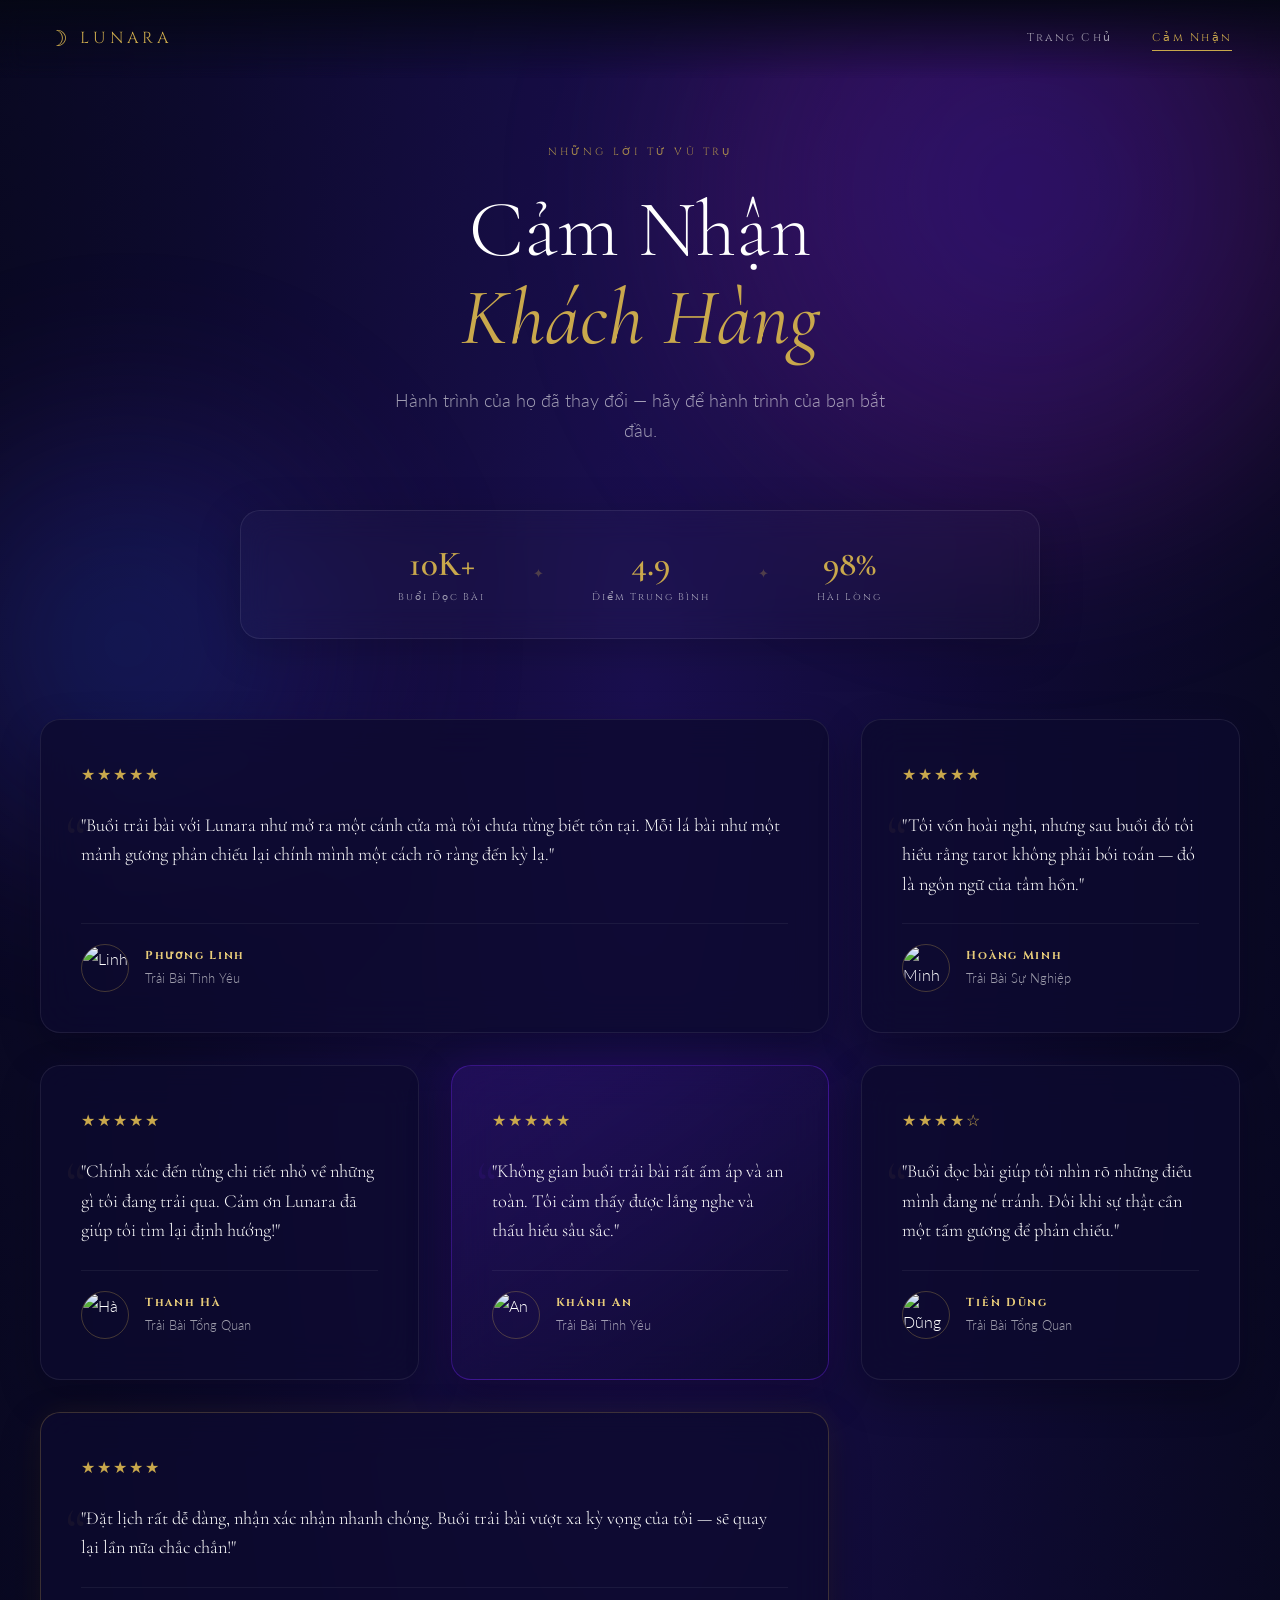
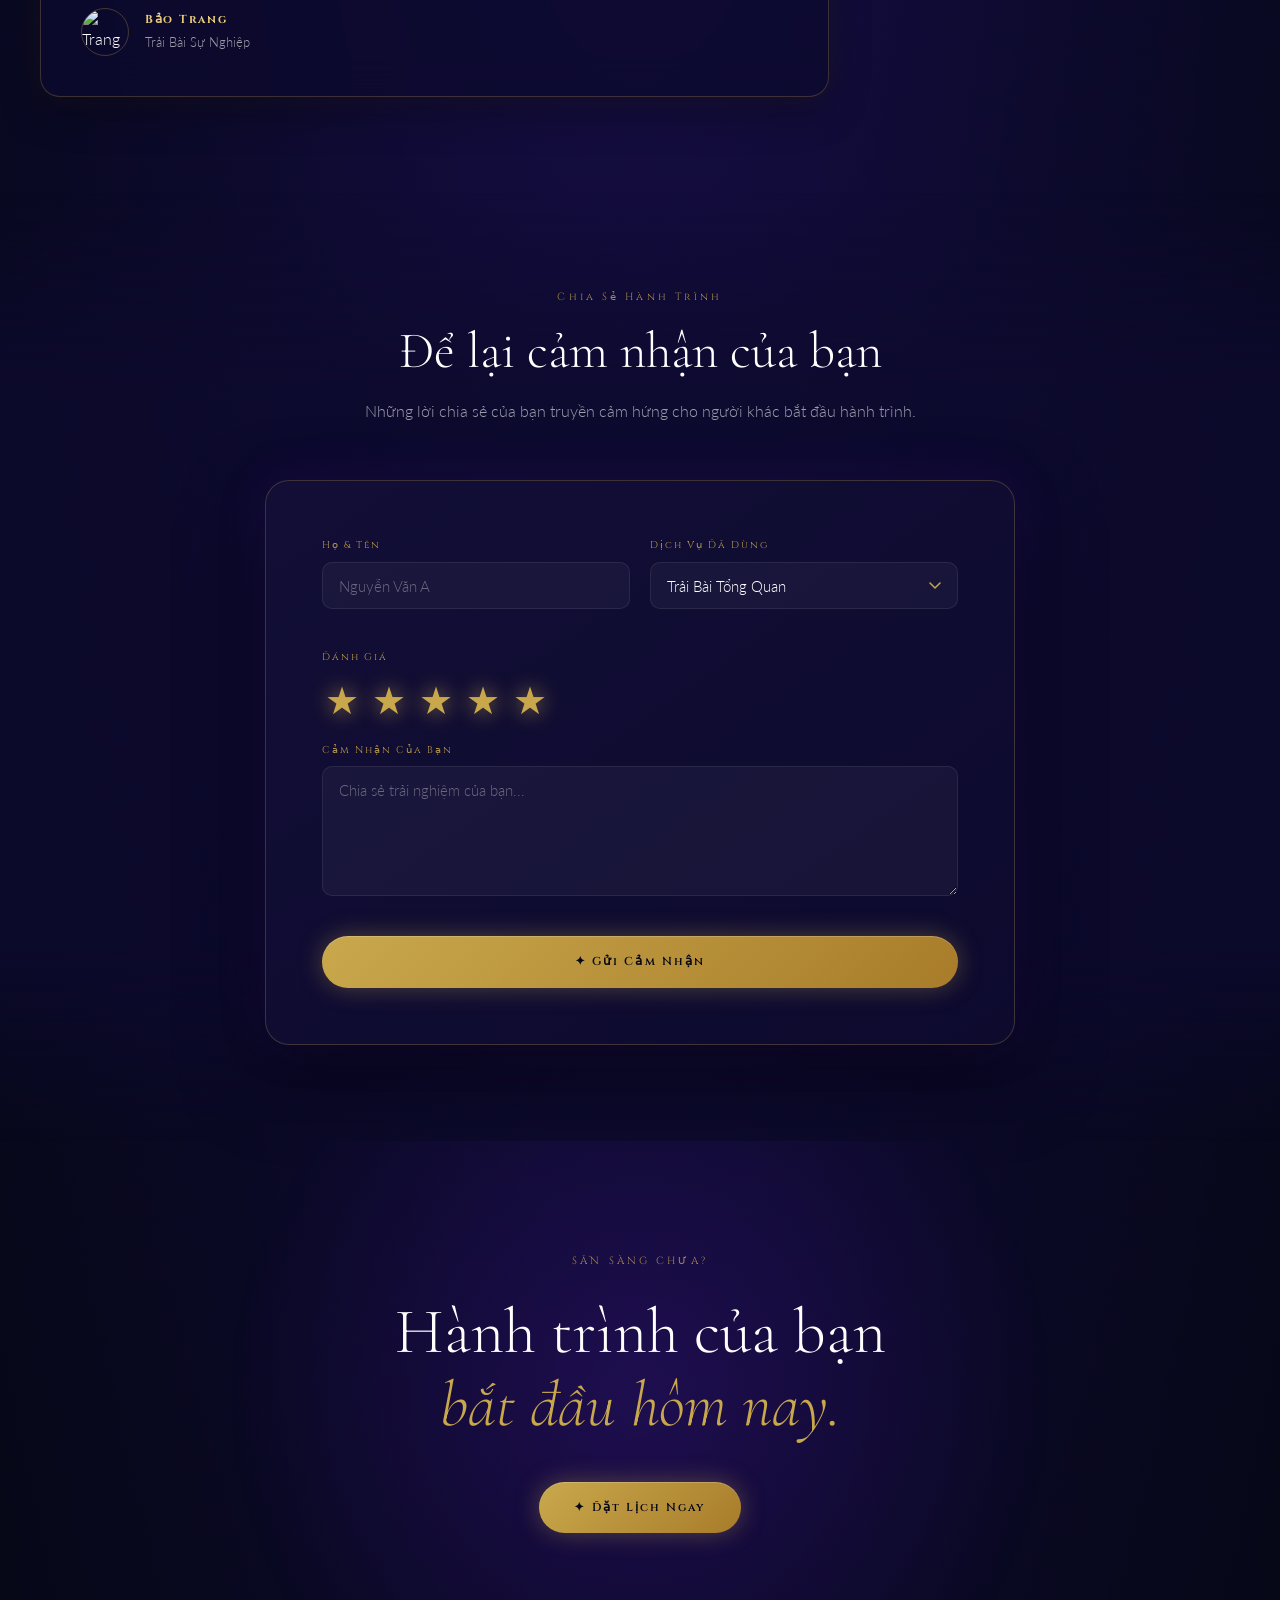
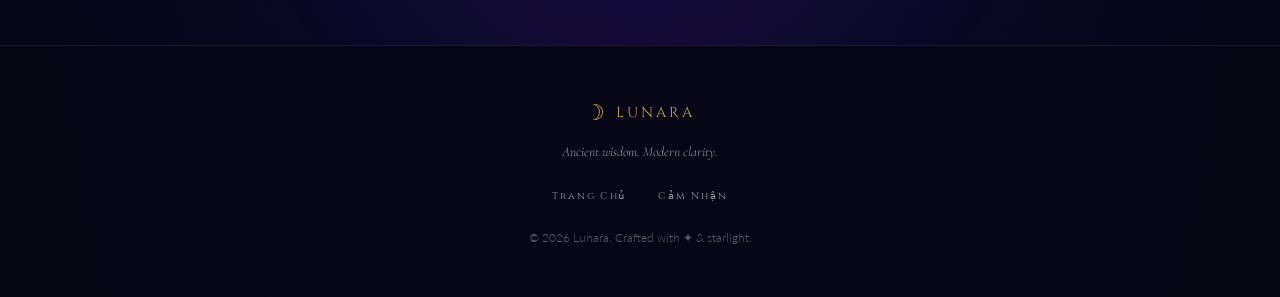
==== feedback.html @ 5e89676a "up" ====
<!DOCTYPE html>
<html lang="vi">
<head>
  <meta charset="UTF-8" />
  <meta name="viewport" content="width=device-width, initial-scale=1.0" />
  <title>LUNARA — Cảm Nhận Khách Hàng</title>
  <link rel="preconnect" href="https://fonts.googleapis.com" />
  <link rel="preconnect" href="https://fonts.gstatic.com" crossorigin />
  <link href="https://fonts.googleapis.com/css2?family=Cormorant+Garamond:ital,wght@0,300;0,400;0,600;1,300;1,400;1,600&family=Cinzel:wght@400;500;600&family=Lato:wght@300;400&display=swap" rel="stylesheet" />
  <link rel="stylesheet" href="css/style.css" />
  <link rel="stylesheet" href="css/feedback.css" />
</head>
<body class="feedback-page">

  <!-- NAV -->
  <nav class="nav">
    <div class="nav__logo">
      <span class="nav__logo-icon">☽</span>
      <span class="nav__logo-text">LUNARA</span>
    </div>
    <div class="nav__links">
      <a href="index.html" class="nav__link">Trang Chủ</a>
      <a href="feedback.html" class="nav__link active">Cảm Nhận</a>
    </div>
    <button class="nav__hamburger" id="hamburger" aria-label="menu">
      <span></span><span></span><span></span>
    </button>
  </nav>

  <!-- STARS BG -->
  <div class="stars" id="stars"></div>
  <div class="nebula nebula--1"></div>
  <div class="nebula nebula--2"></div>

  <!-- PAGE HEADER -->
  <header class="fb-header">
    <p class="hero__eyebrow">NHỮNG LỜI TỪ VŨ TRỤ</p>
    <h1 class="fb-header__title">Cảm Nhận<br /><em>Khách Hàng</em></h1>
    <p class="fb-header__sub">Hành trình của họ đã thay đổi — hãy để hành trình của bạn bắt đầu.</p>
  </header>

  <!-- STATS BAR -->
  <section class="stats-bar">
    <div class="stat">
      <span class="stat__number">10K+</span>
      <span class="stat__label">Buổi Đọc Bài</span>
    </div>
    <div class="stat__divider">✦</div>
    <div class="stat">
      <span class="stat__number">4.9</span>
      <span class="stat__label">Điểm Trung Bình</span>
    </div>
    <div class="stat__divider">✦</div>
    <div class="stat">
      <span class="stat__number">98%</span>
      <span class="stat__label">Hài Lòng</span>
    </div>
  </section>

  <!-- TESTIMONIALS GRID -->
  <section class="testimonials">
    <div class="testimonials__inner">

      <article class="tcard tcard--large">
        <div class="tcard__stars">★★★★★</div>
        <blockquote class="tcard__quote">"Buổi trải bài với Lunara như mở ra một cánh cửa mà tôi chưa từng biết tồn tại. Mỗi lá bài như một mảnh gương phản chiếu lại chính mình một cách rõ ràng đến kỳ lạ."</blockquote>
        <div class="tcard__author">
          <img class="tcard__avatar" src="https://i.pravatar.cc/60?img=47" alt="Linh" />
          <div>
            <strong class="tcard__name">Phương Linh</strong>
            <span class="tcard__role">Trải Bài Tình Yêu</span>
          </div>
        </div>
      </article>

      <article class="tcard">
        <div class="tcard__stars">★★★★★</div>
        <blockquote class="tcard__quote">"Tôi vốn hoài nghi, nhưng sau buổi đó tôi hiểu rằng tarot không phải bói toán — đó là ngôn ngữ của tâm hồn."</blockquote>
        <div class="tcard__author">
          <img class="tcard__avatar" src="https://i.pravatar.cc/60?img=33" alt="Minh" />
          <div>
            <strong class="tcard__name">Hoàng Minh</strong>
            <span class="tcard__role">Trải Bài Sự Nghiệp</span>
          </div>
        </div>
      </article>

      <article class="tcard">
        <div class="tcard__stars">★★★★★</div>
        <blockquote class="tcard__quote">"Chính xác đến từng chi tiết nhỏ về những gì tôi đang trải qua. Cảm ơn Lunara đã giúp tôi tìm lại định hướng!"</blockquote>
        <div class="tcard__author">
          <img class="tcard__avatar" src="https://i.pravatar.cc/60?img=25" alt="Hà" />
          <div>
            <strong class="tcard__name">Thanh Hà</strong>
            <span class="tcard__role">Trải Bài Tổng Quan</span>
          </div>
        </div>
      </article>

      <article class="tcard tcard--accent">
        <div class="tcard__stars">★★★★★</div>
        <blockquote class="tcard__quote">"Không gian buổi trải bài rất ấm áp và an toàn. Tôi cảm thấy được lắng nghe và thấu hiểu sâu sắc."</blockquote>
        <div class="tcard__author">
          <img class="tcard__avatar" src="https://i.pravatar.cc/60?img=12" alt="An" />
          <div>
            <strong class="tcard__name">Khánh An</strong>
            <span class="tcard__role">Trải Bài Tình Yêu</span>
          </div>
        </div>
      </article>

      <article class="tcard">
        <div class="tcard__stars">★★★★☆</div>
        <blockquote class="tcard__quote">"Buổi đọc bài giúp tôi nhìn rõ những điều mình đang né tránh. Đôi khi sự thật cần một tấm gương để phản chiếu."</blockquote>
        <div class="tcard__author">
          <img class="tcard__avatar" src="https://i.pravatar.cc/60?img=58" alt="Dũng" />
          <div>
            <strong class="tcard__name">Tiến Dũng</strong>
            <span class="tcard__role">Trải Bài Tổng Quan</span>
          </div>
        </div>
      </article>

      <article class="tcard tcard--large tcard--right">
        <div class="tcard__stars">★★★★★</div>
        <blockquote class="tcard__quote">"Đặt lịch rất dễ dàng, nhận xác nhận nhanh chóng. Buổi trải bài vượt xa kỳ vọng của tôi — sẽ quay lại lần nữa chắc chắn!"</blockquote>
        <div class="tcard__author">
          <img class="tcard__avatar" src="https://i.pravatar.cc/60?img=38" alt="Trang" />
          <div>
            <strong class="tcard__name">Bảo Trang</strong>
            <span class="tcard__role">Trải Bài Sự Nghiệp</span>
          </div>
        </div>
      </article>

    </div>
  </section>

  <!-- LEAVE FEEDBACK FORM -->
  <section class="leave-feedback">
    <div class="leave-feedback__inner">
      <p class="section-eyebrow">Chia Sẻ Hành Trình</p>
      <h2 class="section-title">Để lại cảm nhận của bạn</h2>
      <p class="leave-feedback__sub">Những lời chia sẻ của bạn truyền cảm hứng cho người khác bắt đầu hành trình.</p>

      <form class="feedback-form" id="feedbackForm" novalidate>
        <div class="form-row">
          <div class="form-group">
            <label class="form-label" for="fb_name">Họ & Tên</label>
            <input class="form-input" type="text" id="fb_name" name="fb_name" placeholder="Nguyễn Văn A" required />
            <span class="form-error" id="fbNameErr"></span>
          </div>
          <div class="form-group">
            <label class="form-label" for="fb_service">Dịch Vụ Đã Dùng</label>
            <select class="form-input form-select" id="fb_service" name="fb_service">
              <option>Trải Bài Tổng Quan</option>
              <option>Trải Bài Tình Yêu</option>
              <option>Trải Bài Sự Nghiệp</option>
            </select>
          </div>
        </div>

        <div class="form-group">
          <label class="form-label">Đánh Giá</label>
          <div class="star-rating" id="starRating" role="group" aria-label="Chọn số sao">
            <button type="button" class="star-btn" data-v="1">★</button>
            <button type="button" class="star-btn" data-v="2">★</button>
            <button type="button" class="star-btn" data-v="3">★</button>
            <button type="button" class="star-btn" data-v="4">★</button>
            <button type="button" class="star-btn" data-v="5">★</button>
          </div>
          <input type="hidden" id="fb_rating" name="fb_rating" value="5" />
        </div>

        <div class="form-group">
          <label class="form-label" for="fb_message">Cảm Nhận Của Bạn</label>
          <textarea class="form-input form-textarea form-textarea--lg" id="fb_message" name="fb_message" placeholder="Chia sẻ trải nghiệm của bạn..." required></textarea>
          <span class="form-error" id="fbMsgErr"></span>
        </div>

        <button type="submit" class="btn btn--primary btn--full" id="fbSubmitBtn">
          <span id="fbSubmitText">✦ Gửi Cảm Nhận</span>
          <span id="fbLoading" style="display:none">Đang gửi...</span>
        </button>
      </form>

      <div class="booking-success" id="fbSuccess" style="display:none">
        <div class="success-icon">✦</div>
        <h3 class="success-title">Cảm ơn bạn!</h3>
        <p class="success-msg">Cảm nhận của bạn đã được gửi thành công. Ánh sáng từ câu chuyện của bạn sẽ soi đường cho người khác.</p>
        <a href="index.html" class="btn btn--ghost">Về Trang Chủ</a>
      </div>
    </div>
  </section>

  <!-- CTA BAND -->
  <section class="cta-band">
    <div class="cta-band__inner">
      <p class="hero__eyebrow">SẴN SÀNG CHƯA?</p>
      <h2 class="cta-band__title">Hành trình của bạn<br /><em>bắt đầu hôm nay.</em></h2>
      <button class="btn btn--primary" id="ctaBook">✦ Đặt Lịch Ngay</button>
    </div>
  </section>

  <!-- FOOTER -->
  <footer class="footer">
    <div class="footer__inner">
      <div class="footer__logo">
        <span class="nav__logo-icon">☽</span>
        <span>LUNARA</span>
      </div>
      <p class="footer__tagline">Ancient wisdom. Modern clarity.</p>
      <div class="footer__links">
        <a href="index.html">Trang Chủ</a>
        <a href="feedback.html">Cảm Nhận</a>
      </div>
      <p class="footer__copy">© 2026 Lunara. Crafted with ✦ & starlight.</p>
    </div>
  </footer>

  <!-- BOOKING MODAL (shared) -->
  <div class="modal-overlay" id="modalOverlay">
    <div class="modal" role="dialog" aria-modal="true" aria-labelledby="modalTitle">
      <button class="modal__close" id="closeModal" aria-label="Đóng">✕</button>
      <div class="modal__header">
        <span class="modal__icon">☽</span>
        <h2 class="modal__title" id="modalTitle">Đặt Lịch Tarot</h2>
        <p class="modal__sub">Điền thông tin để chúng tôi chuẩn bị hành trình của bạn</p>
      </div>
      <form class="booking-form" id="bookingForm" novalidate>
        <div class="form-group">
          <label class="form-label" for="name">Họ & Tên</label>
          <input class="form-input" type="text" id="name" name="name" placeholder="Nguyễn Văn A" required />
          <span class="form-error" id="nameErr"></span>
        </div>
        <div class="form-group">
          <label class="form-label" for="phone">Số Điện Thoại</label>
          <input class="form-input" type="tel" id="phone" name="phone" placeholder="0901 234 567" required />
          <span class="form-error" id="phoneErr"></span>
        </div>
        <div class="form-group">
          <label class="form-label" for="service">Dịch Vụ</label>
          <select class="form-input form-select" id="service" name="service">
            <option value="Trải Bài Tổng Quan">Trải Bài Tổng Quan</option>
            <option value="Trải Bài Tình Yêu" selected>Trải Bài Tình Yêu</option>
            <option value="Trải Bài Sự Nghiệp">Trải Bài Sự Nghiệp</option>
          </select>
        </div>
        <div class="form-group">
          <label class="form-label" for="date">Ngày Hẹn</label>
          <input class="form-input" type="date" id="date" name="date" required />
          <span class="form-error" id="dateErr"></span>
        </div>
        <div class="form-group">
          <label class="form-label" for="note">Câu Hỏi / Ghi Chú <span class="optional">(tuỳ chọn)</span></label>
          <textarea class="form-input form-textarea" id="note" name="note" placeholder="Tôi muốn hỏi về..."></textarea>
        </div>
        <button type="submit" class="btn btn--primary btn--full" id="submitBtn">
          <span id="submitText">✦ Xác Nhận Đặt Lịch</span>
          <span id="submitLoading" style="display:none">Đang gửi...</span>
        </button>
      </form>
      <div class="booking-success" id="bookingSuccess" style="display:none">
        <div class="success-icon">✦</div>
        <h3 class="success-title">Đặt lịch thành công!</h3>
        <p class="success-msg">Chúng tôi sẽ liên hệ xác nhận trong thời gian sớm nhất.</p>
        <button class="btn btn--ghost" id="closeSuccess">Đóng</button>
      </div>
    </div>
  </div>

  <script src="https://cdn.jsdelivr.net/npm/@emailjs/browser@3/dist/email.min.js"></script>
  <script src="js/main.js"></script>
  <script src="js/feedback.js"></script>
</body>
</html>
---- css/style.css ----
/* ============================================================
   LUNARA — TAROT BOOKING SITE
   Main stylesheet
   ============================================================ */

:root {
  --deep-navy: #050714;
  --deep-purple: #0d0a2e;
  --mid-purple: #1a0f4f;
  --violet: #6b21e8;
  --violet-glow: rgba(107, 33, 232, 0.4);
  --magenta: #c026d3;
  --gold: #c9a84c;
  --gold-light: #e8cc7a;
  --gold-dim: rgba(201, 168, 76, 0.3);
  --cream: #f5f0e8;
  --text-bright: #ffffff;
  --text-muted: rgba(255, 255, 255, 0.6);
  --text-dim: rgba(255, 255, 255, 0.35);
  --card-bg: rgba(13, 10, 46, 0.75);
  --card-border: rgba(201, 168, 76, 0.25);
  --glass: rgba(255, 255, 255, 0.04);
  --glass-border: rgba(255, 255, 255, 0.08);

  --font-display: 'Cinzel', serif;
  --font-serif: 'Cormorant Garamond', Georgia, serif;
  --font-body: 'Lato', sans-serif;

  --ease-out-quart: cubic-bezier(0.25, 1, 0.5, 1);
  --ease-in-out-sine: cubic-bezier(0.37, 0, 0.63, 1);
}

*, *::before, *::after { box-sizing: border-box; margin: 0; padding: 0; }

html { scroll-behavior: smooth; }

body {
  background-color: var(--deep-navy);
  color: var(--text-bright);
  font-family: var(--font-body);
  font-weight: 300;
  line-height: 1.7;
  overflow-x: hidden;
}

img { display: block; max-width: 100%; }
a { color: inherit; text-decoration: none; }
button { cursor: pointer; border: none; background: none; font: inherit; }

/* ============ SCROLLBAR ============ */
::-webkit-scrollbar { width: 6px; }
::-webkit-scrollbar-track { background: var(--deep-navy); }
::-webkit-scrollbar-thumb { background: var(--gold-dim); border-radius: 3px; }

/* ============ NAV ============ */
.nav {
  position: fixed;
  top: 0; left: 0; right: 0;
  z-index: 100;
  display: flex;
  align-items: center;
  justify-content: space-between;
  padding: 1.25rem 3rem;
  background: linear-gradient(to bottom, rgba(5,7,20,0.9) 0%, transparent 100%);
  backdrop-filter: blur(12px);
  -webkit-backdrop-filter: blur(12px);
}

.nav__logo {
  display: flex;
  align-items: center;
  gap: 0.5rem;
  font-family: var(--font-display);
  font-size: 1rem;
  letter-spacing: 0.25em;
  color: var(--gold);
}
.nav__logo-icon { font-size: 1.4rem; }

.nav__links {
  display: flex;
  gap: 2.5rem;
}
.nav__link {
  font-family: var(--font-display);
  font-size: 0.7rem;
  letter-spacing: 0.2em;
  color: var(--text-muted);
  transition: color 0.3s;
  position: relative;
  padding-bottom: 4px;
}
.nav__link::after {
  content: '';
  position: absolute;
  bottom: 0; left: 0;
  width: 0; height: 1px;
  background: var(--gold);
  transition: width 0.3s var(--ease-out-quart);
}
.nav__link:hover, .nav__link.active { color: var(--gold); }
.nav__link:hover::after, .nav__link.active::after { width: 100%; }

.nav__hamburger {
  display: none;
  flex-direction: column;
  gap: 5px;
  padding: 4px;
}
.nav__hamburger span {
  display: block;
  width: 22px; height: 1px;
  background: var(--gold);
  transition: transform 0.3s;
}

/* ============ STARS ============ */
.stars {
  position: fixed;
  inset: 0;
  z-index: 0;
  pointer-events: none;
  overflow: hidden;
}
.star {
  position: absolute;
  border-radius: 50%;
  background: white;
  animation: twinkle var(--dur, 3s) ease-in-out infinite;
  animation-delay: var(--delay, 0s);
  opacity: 0;
}
@keyframes twinkle {
  0%, 100% { opacity: 0; transform: scale(0.5); }
  50% { opacity: var(--max-op, 0.8); transform: scale(1); }
}

/* ============ NEBULAS ============ */
.nebula {
  position: absolute;
  border-radius: 50%;
  filter: blur(80px);
  pointer-events: none;
  z-index: 0;
  animation: nebulaPulse 8s ease-in-out infinite;
}
.nebula--1 {
  width: 60vw; height: 60vw;
  top: -15vw; right: -10vw;
  background: radial-gradient(ellipse, rgba(107,33,232,0.35) 0%, rgba(192,38,211,0.15) 50%, transparent 80%);
  animation-delay: 0s;
}
.nebula--2 {
  width: 40vw; height: 40vw;
  bottom: 0; left: -10vw;
  background: radial-gradient(ellipse, rgba(29,78,216,0.3) 0%, rgba(107,33,232,0.1) 60%, transparent 80%);
  animation-delay: 3s;
}
.nebula--3 {
  width: 30vw; height: 30vw;
  top: 50%; left: 50%;
  transform: translate(-50%,-50%);
  background: radial-gradient(ellipse, rgba(192,38,211,0.1) 0%, transparent 70%);
  animation-delay: 6s;
}
@keyframes nebulaPulse {
  0%, 100% { transform: scale(1); opacity: 1; }
  50% { transform: scale(1.08); opacity: 0.85; }
}

/* ============ HERO ============ */
.hero {
  position: relative;
  min-height: 100vh;
  display: flex;
  align-items: center;
  overflow: hidden;
  background: radial-gradient(ellipse at 70% 50%, #1a0f4f 0%, #0d0a2e 40%, #050714 100%);
}

.hero__content {
  position: relative;
  z-index: 10;
  max-width: 560px;
  padding: 0 3rem;
  margin-top: 4rem;
  animation: fadeUp 1.2s var(--ease-out-quart) both;
}

@keyframes fadeUp {
  from { opacity: 0; transform: translateY(40px); }
  to   { opacity: 1; transform: translateY(0); }
}

.hero__eyebrow {
  font-family: var(--font-display);
  font-size: 0.65rem;
  letter-spacing: 0.3em;
  color: var(--gold);
  margin-bottom: 1.5rem;
  opacity: 0.8;
}

.hero__title {
  font-family: var(--font-serif);
  font-size: clamp(3rem, 6vw, 5.5rem);
  font-weight: 300;
  line-height: 1.05;
  margin-bottom: 1.5rem;
}
.hero__title em {
  font-style: italic;
  color: var(--gold);
  font-weight: 400;
}

.hero__sub {
  font-size: 1.05rem;
  color: var(--text-muted);
  margin-bottom: 2.5rem;
  max-width: 340px;
}

/* ============ BUTTONS ============ */
.btn {
  display: inline-flex;
  align-items: center;
  gap: 0.5rem;
  font-family: var(--font-display);
  font-size: 0.72rem;
  letter-spacing: 0.18em;
  padding: 1rem 2.2rem;
  border-radius: 60px;
  transition: all 0.3s var(--ease-out-quart);
}
.btn--primary {
  background: linear-gradient(135deg, var(--gold) 0%, #a87c2a 100%);
  color: var(--deep-navy);
  font-weight: 600;
  box-shadow: 0 0 24px rgba(201,168,76,0.35), inset 0 1px 0 rgba(255,255,255,0.2);
}
.btn--primary:hover {
  transform: translateY(-2px);
  box-shadow: 0 0 40px rgba(201,168,76,0.5), inset 0 1px 0 rgba(255,255,255,0.2);
}
.btn--ghost {
  border: 1px solid var(--gold-dim);
  color: var(--gold-light);
  background: transparent;
}
.btn--ghost:hover {
  background: var(--gold-dim);
  border-color: var(--gold);
}
.btn--full { width: 100%; justify-content: center; }

.hero__cta-group {
  display: flex;
  gap: 1.25rem;
  flex-wrap: wrap;
  margin-bottom: 3rem;
}

/* ============ SOCIAL PROOF ============ */
.hero__social-proof {
  display: flex;
  align-items: center;
  gap: 1rem;
}
.avatars { display: flex; }
.avatar {
  width: 36px; height: 36px;
  border-radius: 50%;
  border: 2px solid var(--deep-navy);
  margin-left: -8px;
  object-fit: cover;
}
.avatar:first-child { margin-left: 0; }
.stars-gold { color: var(--gold); font-size: 0.85rem; }
.proof__label { font-size: 0.78rem; color: var(--text-muted); display: block; }
.proof__text { display: flex; flex-direction: column; gap: 2px; }

/* ============ TAROT CARDS ============ */
.cards-field {
  position: absolute;
  right: 0; top: 0;
  width: 55vw; height: 100vh;
  z-index: 5;
  pointer-events: none;
}

.card {
  position: absolute;
  width: clamp(110px, 13vw, 200px);
  aspect-ratio: 2/3.4;
  border-radius: 14px;
  border: 1px solid var(--gold);
  background: linear-gradient(145deg, #0d0a2e 0%, #1a0f4f 60%, #0a0525 100%);
  display: flex;
  align-items: center;
  justify-content: center;
  box-shadow: 0 0 30px rgba(107,33,232,0.4), inset 0 0 40px rgba(107,33,232,0.1);
  animation: floatCard var(--float-dur, 6s) ease-in-out infinite;
  animation-delay: var(--float-delay, 0s);
  pointer-events: none;
}

.card__inner {
  display: flex;
  flex-direction: column;
  align-items: center;
  gap: 0.4rem;
  padding: 0.5rem;
}
.card__roman {
  font-family: var(--font-display);
  font-size: 0.55rem;
  letter-spacing: 0.15em;
  color: var(--gold);
  opacity: 0.8;
}
.card__art { font-size: clamp(1.8rem, 3vw, 3rem); }
.card__name {
  font-family: var(--font-display);
  font-size: 0.45rem;
  letter-spacing: 0.18em;
  color: var(--gold-light);
  text-align: center;
}

/* Card positions */
.card--1 {
  --float-dur: 7s; --float-delay: 0s;
  top: 12%; right: 18%;
  transform: rotate(-8deg);
  width: clamp(130px, 16vw, 230px);
  box-shadow: 0 0 60px rgba(201,168,76,0.5), 0 0 30px rgba(107,33,232,0.6), inset 0 0 60px rgba(107,33,232,0.15);
}
.card--2 {
  --float-dur: 9s; --float-delay: -2s;
  bottom: 15%; right: 22%;
  transform: rotate(12deg);
}
.card--3 {
  --float-dur: 8s; --float-delay: -4s;
  bottom: 10%; right: 5%;
  transform: rotate(-5deg);
}
.card--4 {
  --float-dur: 10s; --float-delay: -1s;
  top: 5%; right: 5%;
  transform: rotate(15deg);
  width: clamp(90px, 10vw, 140px);
}
.card--5 {
  --float-dur: 7.5s; --float-delay: -3s;
  top: 35%; right: 40%;
  transform: rotate(-20deg);
  width: clamp(90px, 10vw, 140px);
}

@keyframes floatCard {
  0%, 100% { transform: translateY(0) rotate(var(--rot, 0deg)); }
  33% { transform: translateY(-18px) rotate(var(--rot, 0deg)); }
  66% { transform: translateY(10px) rotate(var(--rot, 0deg)); }
}

/* Each card keeps its own rotation */
.card--1 { --rot: -8deg; }
.card--2 { --rot: 12deg; }
.card--3 { --rot: -5deg; }
.card--4 { --rot: 15deg; }
.card--5 { --rot: -20deg; }

/* ============ SCROLL INDICATOR ============ */
.scroll-indicator {
  position: absolute;
  bottom: 2rem;
  left: 50%;
  transform: translateX(-50%);
  z-index: 10;
  animation: scrollBounce 2.5s ease-in-out infinite;
  color: var(--gold);
  font-size: 1.2rem;
  opacity: 0.5;
}
@keyframes scrollBounce {
  0%, 100% { transform: translateX(-50%) translateY(0); }
  50% { transform: translateX(-50%) translateY(8px); }
}

/* ============ SECTION COMMONS ============ */
.section-eyebrow {
  font-family: var(--font-display);
  font-size: 0.65rem;
  letter-spacing: 0.3em;
  color: var(--gold);
  margin-bottom: 1rem;
  opacity: 0.8;
}
.section-title {
  font-family: var(--font-serif);
  font-size: clamp(2rem, 4vw, 3.5rem);
  font-weight: 300;
  line-height: 1.15;
  margin-bottom: 3rem;
}
.section-title em { font-style: italic; color: var(--gold); }

/* ============ SERVICES ============ */
.services {
  position: relative;
  z-index: 10;
  padding: 7rem 3rem;
  background: linear-gradient(to bottom, transparent, rgba(13,10,46,0.6) 30%, rgba(13,10,46,0.6) 70%, transparent);
}
.services__inner { max-width: 1100px; margin: 0 auto; text-align: center; }

.services__grid {
  display: grid;
  grid-template-columns: repeat(auto-fit, minmax(280px, 1fr));
  gap: 1.5rem;
}

.service-card {
  position: relative;
  padding: 2.5rem 2rem;
  border-radius: 16px;
  border: 1px solid var(--glass-border);
  background: var(--glass);
  backdrop-filter: blur(20px);
  -webkit-backdrop-filter: blur(20px);
  transition: transform 0.4s var(--ease-out-quart), border-color 0.4s, box-shadow 0.4s;
  text-align: left;
}
.service-card:hover {
  transform: translateY(-6px);
  border-color: var(--gold-dim);
  box-shadow: 0 20px 60px rgba(107,33,232,0.2);
}
.service-card--featured {
  border-color: var(--gold-dim);
  background: linear-gradient(145deg, rgba(107,33,232,0.15) 0%, rgba(13,10,46,0.8) 100%);
  box-shadow: 0 0 40px rgba(201,168,76,0.1);
}
.service-card__badge {
  position: absolute;
  top: -12px; right: 1.5rem;
  background: linear-gradient(135deg, var(--gold), #a87c2a);
  color: var(--deep-navy);
  font-family: var(--font-display);
  font-size: 0.55rem;
  letter-spacing: 0.15em;
  font-weight: 600;
  padding: 4px 12px;
  border-radius: 20px;
}
.service-card__icon { font-size: 2rem; margin-bottom: 1rem; }
.service-card__title {
  font-family: var(--font-serif);
  font-size: 1.4rem;
  font-weight: 400;
  margin-bottom: 0.75rem;
}
.service-card__desc { font-size: 0.9rem; color: var(--text-muted); margin-bottom: 1.25rem; }
.service-card__duration {
  font-family: var(--font-display);
  font-size: 0.6rem;
  letter-spacing: 0.2em;
  color: var(--gold);
  opacity: 0.7;
}

/* ============ MODAL ============ */
.modal-overlay {
  position: fixed;
  inset: 0;
  z-index: 200;
  background: rgba(5, 7, 20, 0.85);
  backdrop-filter: blur(16px);
  -webkit-backdrop-filter: blur(16px);
  display: flex;
  align-items: center;
  justify-content: center;
  padding: 1.5rem;
  opacity: 0;
  pointer-events: none;
  transition: opacity 0.4s;
}
.modal-overlay.open {
  opacity: 1;
  pointer-events: all;
}

.modal {
  position: relative;
  width: 100%;
  max-width: 500px;
  max-height: 90vh;
  overflow-y: auto;
  border-radius: 20px;
  border: 1px solid var(--card-border);
  background: linear-gradient(145deg, #120e36 0%, #0d0a2e 100%);
  padding: 3rem 2.5rem;
  box-shadow: 0 30px 80px rgba(0,0,0,0.6), 0 0 60px rgba(107,33,232,0.2);
  transform: translateY(20px) scale(0.97);
  transition: transform 0.4s var(--ease-out-quart);
}
.modal-overlay.open .modal {
  transform: translateY(0) scale(1);
}

.modal__close {
  position: absolute;
  top: 1.25rem; right: 1.25rem;
  width: 32px; height: 32px;
  border-radius: 50%;
  border: 1px solid var(--glass-border);
  color: var(--text-muted);
  font-size: 0.9rem;
  display: flex;
  align-items: center;
  justify-content: center;
  transition: all 0.3s;
}
.modal__close:hover {
  border-color: var(--gold-dim);
  color: var(--gold);
  transform: rotate(90deg);
}

.modal__header { text-align: center; margin-bottom: 2.5rem; }
.modal__icon { font-size: 2rem; color: var(--gold); display: block; margin-bottom: 0.75rem; }
.modal__title {
  font-family: var(--font-serif);
  font-size: 2rem;
  font-weight: 300;
  margin-bottom: 0.5rem;
}
.modal__sub { font-size: 0.85rem; color: var(--text-muted); }

/* ============ FORM ============ */
.booking-form, .feedback-form { display: flex; flex-direction: column; gap: 1.25rem; }
.form-row { display: grid; grid-template-columns: 1fr 1fr; gap: 1.25rem; }

.form-group { display: flex; flex-direction: column; gap: 0.5rem; }
.form-label {
  font-family: var(--font-display);
  font-size: 0.62rem;
  letter-spacing: 0.2em;
  color: var(--gold);
  opacity: 0.9;
}
.optional { opacity: 0.5; font-size: 0.8em; }

.form-input {
  background: rgba(255,255,255,0.04);
  border: 1px solid var(--glass-border);
  border-radius: 10px;
  padding: 0.85rem 1rem;
  color: var(--text-bright);
  font-family: var(--font-body);
  font-size: 0.95rem;
  font-weight: 300;
  transition: border-color 0.3s, box-shadow 0.3s, background 0.3s;
  width: 100%;
  appearance: none;
  -webkit-appearance: none;
}
.form-input:focus {
  outline: none;
  border-color: var(--gold-dim);
  background: rgba(201,168,76,0.05);
  box-shadow: 0 0 0 3px rgba(201,168,76,0.08);
}
.form-input.error { border-color: rgba(239,68,68,0.5); }
.form-input::placeholder { color: var(--text-dim); }
.form-select { background-image: url("data:image/svg+xml,%3Csvg xmlns='http://www.w3.org/2000/svg' width='12' height='8'%3E%3Cpath d='M1 1l5 5 5-5' stroke='%23c9a84c' stroke-width='1.5' fill='none' stroke-linecap='round'/%3E%3C/svg%3E"); background-repeat: no-repeat; background-position: right 1rem center; padding-right: 2.5rem; }
.form-select option { background: #120e36; color: var(--text-bright); }

.form-textarea { resize: vertical; min-height: 90px; }
.form-textarea--lg { min-height: 130px; }

.form-error { font-size: 0.75rem; color: rgba(239,68,68,0.8); min-height: 1em; }

/* ============ SUCCESS STATE ============ */
.booking-success {
  text-align: center;
  padding: 2rem 0;
  animation: fadeUp 0.5s var(--ease-out-quart) both;
}
.success-icon {
  font-size: 2.5rem;
  color: var(--gold);
  margin-bottom: 1rem;
  animation: spinGold 2s linear infinite;
}
@keyframes spinGold {
  from { transform: rotate(0deg); }
  to   { transform: rotate(360deg); }
}
.success-title {
  font-family: var(--font-serif);
  font-size: 2rem;
  font-weight: 300;
  margin-bottom: 0.75rem;
  color: var(--gold-light);
}
.success-msg { color: var(--text-muted); font-size: 0.95rem; margin-bottom: 2rem; }

/* ============ FOOTER ============ */
.footer {
  position: relative;
  z-index: 10;
  border-top: 1px solid var(--glass-border);
  padding: 3rem;
  text-align: center;
  background: rgba(5,7,20,0.8);
}
.footer__inner { max-width: 800px; margin: 0 auto; }
.footer__logo {
  display: inline-flex;
  align-items: center;
  gap: 0.5rem;
  font-family: var(--font-display);
  font-size: 0.9rem;
  letter-spacing: 0.2em;
  color: var(--gold);
  margin-bottom: 0.5rem;
}
.footer__tagline { font-size: 0.85rem; color: var(--text-muted); margin-bottom: 1.5rem; font-style: italic; font-family: var(--font-serif); }
.footer__links { display: flex; justify-content: center; gap: 2rem; margin-bottom: 1.5rem; }
.footer__links a, .footer__book-link {
  font-family: var(--font-display);
  font-size: 0.62rem;
  letter-spacing: 0.2em;
  color: var(--text-muted);
  transition: color 0.3s;
  background: none;
  border: none;
  cursor: pointer;
  padding: 0;
}
.footer__links a:hover, .footer__book-link:hover { color: var(--gold); }
.footer__copy { font-size: 0.75rem; color: var(--text-dim); }

/* ============ RESPONSIVE ============ */
@media (max-width: 900px) {
  .nav { padding: 1rem 1.5rem; }
  .nav__links { display: none; }
  .nav__hamburger { display: flex; }
  .nav__links.open { display: flex; flex-direction: column; position: fixed; inset: 0; background: rgba(5,7,20,0.97); align-items: center; justify-content: center; gap: 2.5rem; z-index: 99; }
  .nav__link { font-size: 1.2rem; }
  .hero__content { padding: 0 1.5rem; max-width: 100%; }
  .cards-field { width: 100%; opacity: 0.4; }
  .card--5 { display: none; }
  .services { padding: 5rem 1.5rem; }
  .form-row { grid-template-columns: 1fr; }
}

@media (max-width: 600px) {
  .hero__title { font-size: clamp(2.5rem, 10vw, 4rem); }
  .hero__cta-group { flex-direction: column; }
  .btn { justify-content: center; text-align: center; }
  .modal { padding: 2rem 1.5rem; }
  .cards-field { display: none; }
  .hero { background: radial-gradient(ellipse at 50% 40%, #1a0f4f 0%, #0d0a2e 50%, #050714 100%); }
}

/* ============ UTILITY ANIMATIONS ============ */
.fade-in {
  animation: fadeUp 0.8s var(--ease-out-quart) both;
}
[data-delay="1"] { animation-delay: 0.1s; }
[data-delay="2"] { animation-delay: 0.2s; }
[data-delay="3"] { animation-delay: 0.3s; }
---- css/feedback.css ----
/* ============================================================
   LUNARA — TAROT BOOKING SITE
   Feedback Page Stylesheet
   ============================================================ */

.feedback-page {
  background: radial-gradient(ellipse at 50% 20%, #1a0f4f 0%, #0d0a2e 50%, #050714 100%);
}

/* ============ PAGE HEADER ============ */
.fb-header {
  padding: 9rem 2rem 4rem;
  text-align: center;
  position: relative;
  z-index: 10;
  animation: fadeUp 1.2s var(--ease-out-quart) both;
}

.fb-header__title {
  font-family: var(--font-serif);
  font-size: clamp(3rem, 7vw, 5rem);
  font-weight: 300;
  line-height: 1.1;
  margin-top: 1rem;
  margin-bottom: 1.5rem;
}

.fb-header__title em {
  font-style: italic;
  color: var(--gold);
  font-weight: 400;
}

.fb-header__sub {
  font-size: 1.1rem;
  color: var(--text-muted);
  max-width: 500px;
  margin: 0 auto;
}

/* ============ STATS BAR ============ */
.stats-bar {
  display: flex;
  align-items: center;
  justify-content: center;
  gap: 3rem;
  max-width: 800px;
  margin: 0 auto 5rem;
  padding: 2rem;
  background: rgba(255, 255, 255, 0.02);
  border: 1px solid var(--glass-border);
  border-radius: 20px;
  backdrop-filter: blur(16px);
  -webkit-backdrop-filter: blur(16px);
  position: relative;
  z-index: 10;
  box-shadow: 0 10px 45px rgba(0, 0, 0, 0.2);
  animation: fadeUp 1.2s var(--ease-out-quart) 0.1s both;
}

.stat {
  display: flex;
  flex-direction: column;
  align-items: center;
  text-align: center;
}

.stat__number {
  font-family: var(--font-serif);
  font-size: 2.2rem;
  font-weight: 600;
  color: var(--gold);
  line-height: 1.2;
}

.stat__label {
  font-family: var(--font-display);
  font-size: 0.62rem;
  letter-spacing: 0.2em;
  color: var(--text-muted);
  margin-top: 4px;
}

.stat__divider {
  color: var(--gold-dim);
  font-size: 0.8rem;
  animation: pulseStar 3s ease-in-out infinite;
}

@keyframes pulseStar {
  0%, 100% { opacity: 0.4; transform: scale(0.9); }
  50% { opacity: 1; transform: scale(1.2); text-shadow: 0 0 8px var(--gold); }
}

/* ============ TESTIMONIALS GRID ============ */
.testimonials {
  position: relative;
  z-index: 10;
  padding: 0 2rem 6rem;
}

.testimonials__inner {
  max-width: 1200px;
  margin: 0 auto;
  display: grid;
  grid-template-columns: repeat(auto-fill, minmax(340px, 1fr));
  gap: 2rem;
}

/* ============ TESTIMONIAL CARDS ============ */
.tcard {
  position: relative;
  padding: 2.5rem;
  border-radius: 20px;
  border: 1px solid var(--glass-border);
  background: var(--card-bg);
  backdrop-filter: blur(20px);
  -webkit-backdrop-filter: blur(20px);
  box-shadow: 0 15px 40px rgba(0, 0, 0, 0.3), 0 0 30px rgba(107, 33, 232, 0.05);
  transition: all 0.4s var(--ease-out-quart);
  display: flex;
  flex-direction: column;
  gap: 1.5rem;
  overflow: hidden;
  animation: cardEntrance 0.8s var(--ease-out-quart) both;
}

@keyframes cardEntrance {
  from { opacity: 0; transform: translateY(30px); }
  to { opacity: 1; transform: translateY(0); }
}

.tcard:hover {
  transform: translateY(-6px);
  border-color: rgba(201, 168, 76, 0.4);
  box-shadow: 0 20px 50px rgba(107, 33, 232, 0.2), 0 0 30px rgba(201, 168, 76, 0.1);
}

.tcard__stars {
  color: var(--gold);
  font-size: 1rem;
  letter-spacing: 2px;
}

.tcard__quote {
  font-family: var(--font-serif);
  font-size: 1.15rem;
  font-weight: 300;
  line-height: 1.6;
  color: var(--text-bright);
  position: relative;
  flex-grow: 1;
}

.tcard__quote::before {
  content: "“";
  position: absolute;
  top: -1.5rem;
  left: -1rem;
  font-size: 4rem;
  font-family: var(--font-serif);
  color: var(--gold-dim);
  opacity: 0.2;
}

.tcard__author {
  display: flex;
  align-items: center;
  gap: 1rem;
  border-top: 1px solid rgba(255, 255, 255, 0.06);
  padding-top: 1.25rem;
}

.tcard__avatar {
  width: 48px;
  height: 48px;
  border-radius: 50%;
  object-fit: cover;
  border: 1.5px solid var(--gold-dim);
  transition: border-color 0.3s;
}

.tcard:hover .tcard__avatar {
  border-color: var(--gold);
}

.tcard__name {
  display: block;
  font-family: var(--font-display);
  font-size: 0.72rem;
  letter-spacing: 0.15em;
  color: var(--gold-light);
}

.tcard__role {
  display: block;
  font-size: 0.8rem;
  color: var(--text-muted);
  margin-top: 2px;
}

/* Card Modifiers */
.tcard--large {
  grid-column: span 2;
}

.tcard--accent {
  border-color: rgba(107, 33, 232, 0.4);
  background: linear-gradient(145deg, rgba(107, 33, 232, 0.15) 0%, rgba(13, 10, 46, 0.85) 100%);
  box-shadow: 0 15px 40px rgba(0, 0, 0, 0.35), 0 0 40px rgba(107, 33, 232, 0.15);
}

.tcard--accent:hover {
  border-color: rgba(192, 38, 211, 0.5);
  box-shadow: 0 20px 50px rgba(192, 38, 211, 0.25);
}

.tcard--accent .tcard__quote::before {
  color: rgba(107, 33, 232, 0.5);
}

.tcard--right {
  border-color: rgba(201, 168, 76, 0.25);
  box-shadow: 0 15px 40px rgba(0, 0, 0, 0.3), 0 0 30px rgba(201, 168, 76, 0.08);
}

/* ============ LEAVE FEEDBACK SECTION ============ */
.leave-feedback {
  position: relative;
  z-index: 10;
  padding: 6rem 2rem;
  background: linear-gradient(to bottom, transparent, rgba(13, 10, 46, 0.8) 20%, rgba(13, 10, 46, 0.8) 80%, transparent);
}

.leave-feedback__inner {
  max-width: 750px;
  margin: 0 auto;
  text-align: center;
}

.leave-feedback__sub {
  color: var(--text-muted);
  font-size: 1rem;
  margin-top: -2rem;
  margin-bottom: 3.5rem;
}

.feedback-form {
  background: linear-gradient(145deg, #120e36 0%, #0d0a2e 100%);
  border: 1px solid var(--card-border);
  border-radius: 24px;
  padding: 3.5rem;
  box-shadow: 0 30px 80px rgba(0, 0, 0, 0.5), 0 0 50px rgba(107, 33, 232, 0.15);
  text-align: left;
}

/* Star selection interaction */
.star-rating {
  display: flex;
  gap: 0.5rem;
  margin-top: 0.25rem;
}

.star-btn {
  font-size: 2.2rem;
  color: rgba(255, 255, 255, 0.12);
  transition: all 0.2s ease;
  line-height: 1;
  padding: 4px;
}

.star-btn:hover,
.star-btn.hovered {
  color: var(--gold-light);
  transform: scale(1.15);
  text-shadow: 0 0 15px rgba(232, 204, 122, 0.6);
}

.star-btn.active {
  color: var(--gold);
  text-shadow: 0 0 20px rgba(201, 168, 76, 0.8);
  transform: scale(1.08);
}

/* ============ CTA BAND ============ */
.cta-band {
  position: relative;
  z-index: 10;
  padding: 7rem 2rem;
  text-align: center;
  overflow: hidden;
  background: radial-gradient(circle at center, rgba(107, 33, 232, 0.2) 0%, transparent 60%);
}

.cta-band__inner {
  max-width: 600px;
  margin: 0 auto;
  animation: fadeUp 1.2s var(--ease-out-quart) both;
}

.cta-band__title {
  font-family: var(--font-serif);
  font-size: clamp(2.5rem, 5vw, 4rem);
  font-weight: 300;
  line-height: 1.15;
  margin-top: 1rem;
  margin-bottom: 2.5rem;
}

.cta-band__title em {
  font-style: italic;
  color: var(--gold);
}

/* ============ RESPONSIVE ============ */
@media (max-width: 900px) {
  .testimonials__inner {
    grid-template-columns: 1fr;
  }
  .tcard--large {
    grid-column: span 1;
  }
  .stats-bar {
    flex-direction: column;
    gap: 1.5rem;
    padding: 2rem 1.5rem;
    margin-bottom: 4rem;
  }
  .stat__divider {
    transform: rotate(90deg);
  }
  .feedback-form {
    padding: 2.5rem 1.5rem;
  }
}

@media (max-width: 600px) {
  .fb-header {
    padding: 8rem 1.5rem 3rem;
  }
  .leave-feedback {
    padding: 4rem 1rem;
  }
  .cta-band {
    padding: 5rem 1.5rem;
  }
  .star-btn {
    font-size: 1.8rem;
  }
}
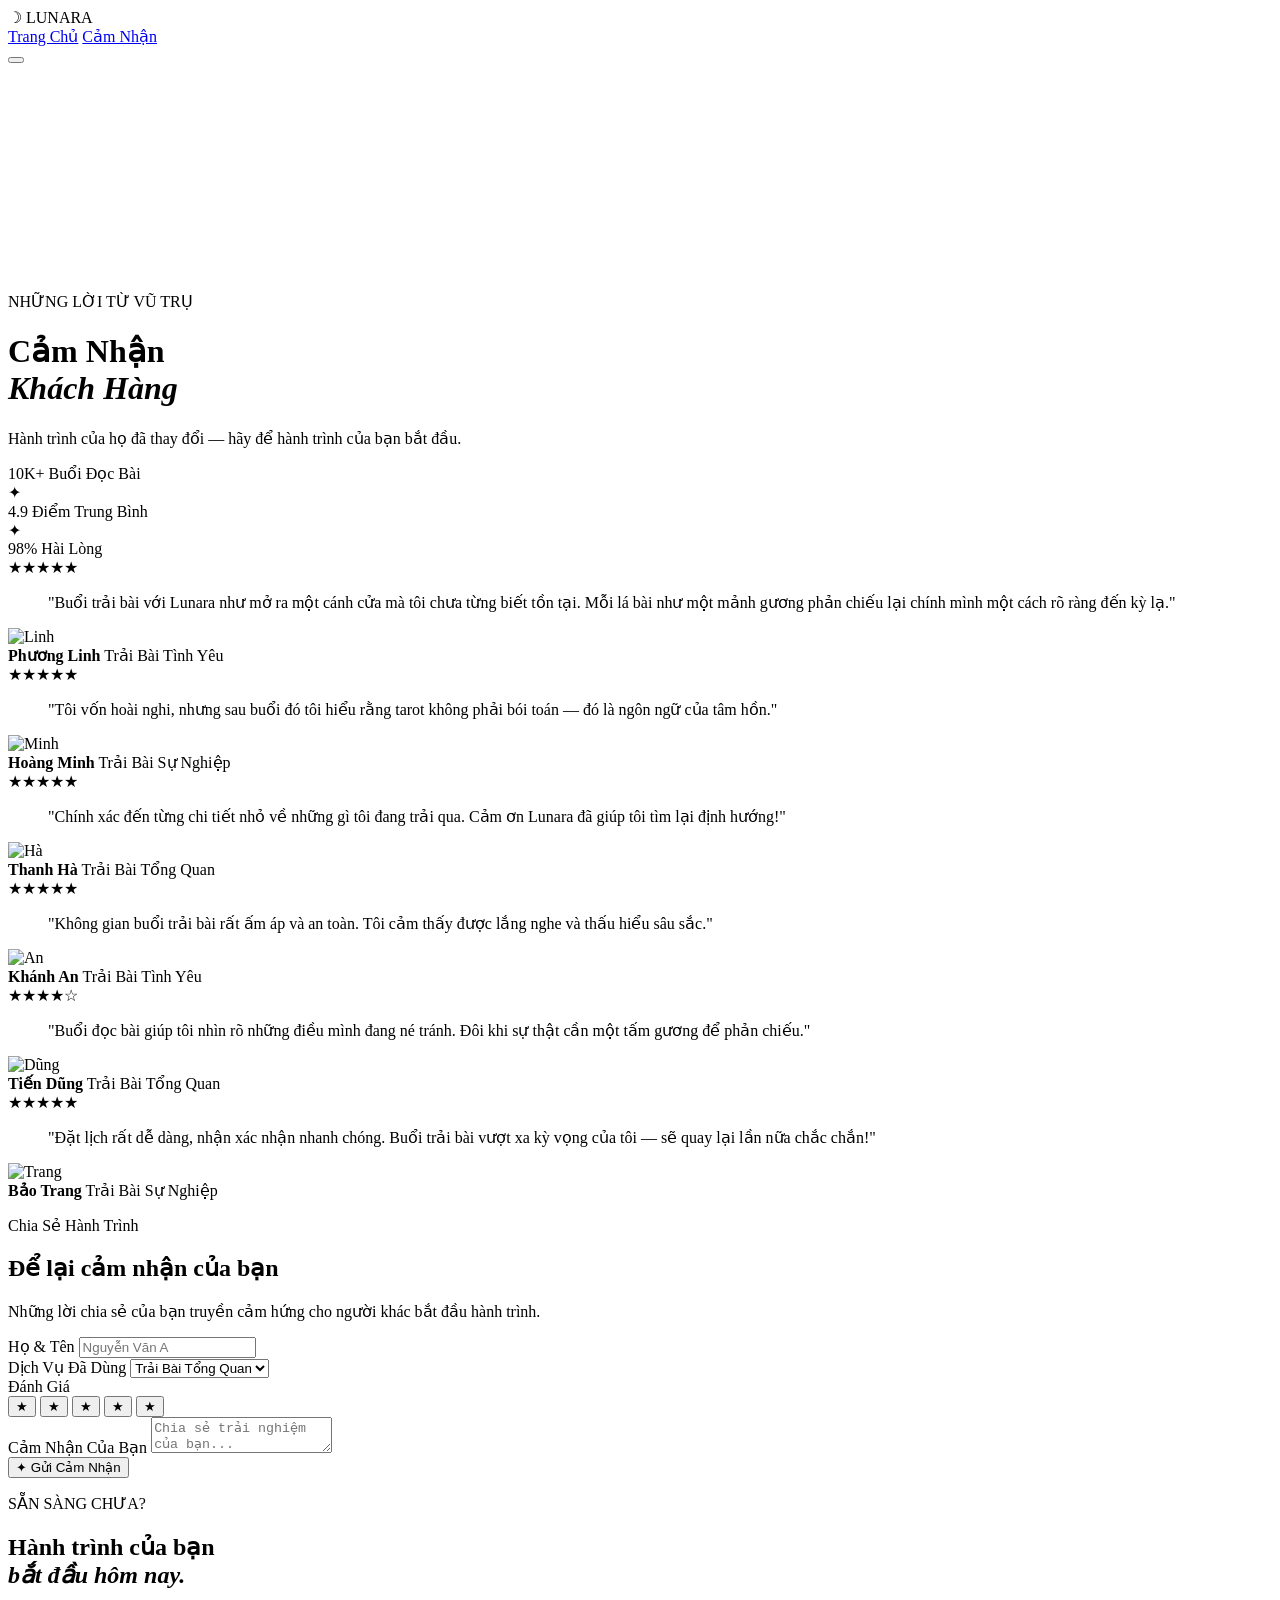
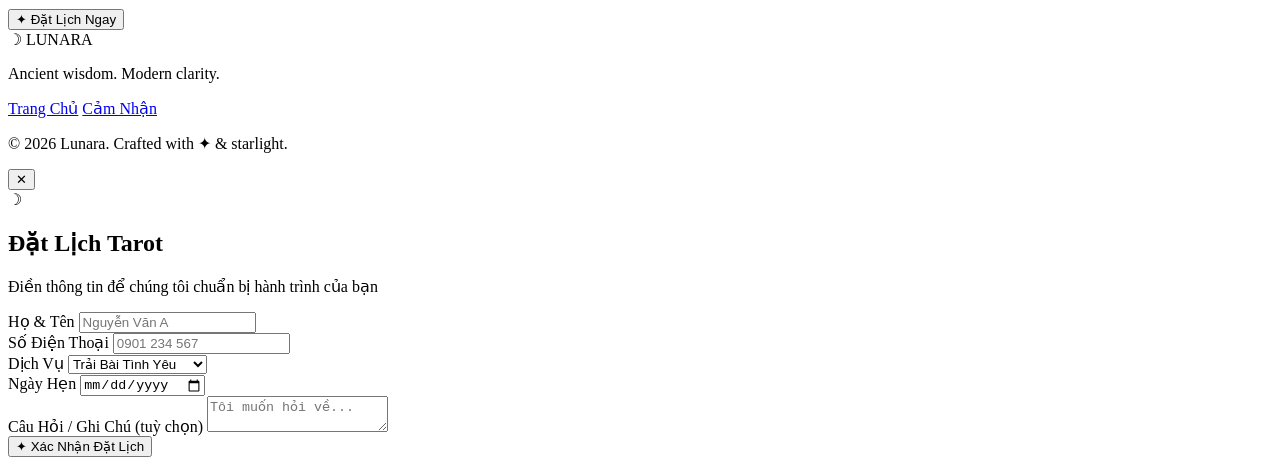
==== commit 760b54ce: "first commit" ====
--- a/feedback.html
+++ b/feedback.html
@@ -1,16 +1,22 @@
 <!DOCTYPE html>
 <html lang="vi">
+
 <head>
   <meta charset="UTF-8" />
   <meta name="viewport" content="width=device-width, initial-scale=1.0" />
   <title>LUNARA — Cảm Nhận Khách Hàng</title>
   <link rel="preconnect" href="https://fonts.googleapis.com" />
   <link rel="preconnect" href="https://fonts.gstatic.com" crossorigin />
-  <link href="https://fonts.googleapis.com/css2?family=Cormorant+Garamond:ital,wght@0,300;0,400;0,600;1,300;1,400;1,600&family=Cinzel:wght@400;500;600&family=Lato:wght@300;400&display=swap" rel="stylesheet" />
+  <link
+    href="https://fonts.googleapis.com/css2?family=Cormorant+Garamond:ital,wght@0,300;0,400;0,600;1,300;1,400;1,600&family=Cinzel:wght@400;500;600&family=Lato:wght@300;400&display=swap"
+    rel="stylesheet" />
   <link rel="stylesheet" href="css/style.css" />
   <link rel="stylesheet" href="css/feedback.css" />
 </head>
+
 <body class="feedback-page">
+
+
 
   <!-- NAV -->
   <nav class="nav">
@@ -63,7 +69,8 @@
 
       <article class="tcard tcard--large">
         <div class="tcard__stars">★★★★★</div>
-        <blockquote class="tcard__quote">"Buổi trải bài với Lunara như mở ra một cánh cửa mà tôi chưa từng biết tồn tại. Mỗi lá bài như một mảnh gương phản chiếu lại chính mình một cách rõ ràng đến kỳ lạ."</blockquote>
+        <blockquote class="tcard__quote">"Buổi trải bài với Lunara như mở ra một cánh cửa mà tôi chưa từng biết tồn tại.
+          Mỗi lá bài như một mảnh gương phản chiếu lại chính mình một cách rõ ràng đến kỳ lạ."</blockquote>
         <div class="tcard__author">
           <img class="tcard__avatar" src="https://i.pravatar.cc/60?img=47" alt="Linh" />
           <div>
@@ -75,7 +82,8 @@
 
       <article class="tcard">
         <div class="tcard__stars">★★★★★</div>
-        <blockquote class="tcard__quote">"Tôi vốn hoài nghi, nhưng sau buổi đó tôi hiểu rằng tarot không phải bói toán — đó là ngôn ngữ của tâm hồn."</blockquote>
+        <blockquote class="tcard__quote">"Tôi vốn hoài nghi, nhưng sau buổi đó tôi hiểu rằng tarot không phải bói toán —
+          đó là ngôn ngữ của tâm hồn."</blockquote>
         <div class="tcard__author">
           <img class="tcard__avatar" src="https://i.pravatar.cc/60?img=33" alt="Minh" />
           <div>
@@ -87,7 +95,8 @@
 
       <article class="tcard">
         <div class="tcard__stars">★★★★★</div>
-        <blockquote class="tcard__quote">"Chính xác đến từng chi tiết nhỏ về những gì tôi đang trải qua. Cảm ơn Lunara đã giúp tôi tìm lại định hướng!"</blockquote>
+        <blockquote class="tcard__quote">"Chính xác đến từng chi tiết nhỏ về những gì tôi đang trải qua. Cảm ơn Lunara
+          đã giúp tôi tìm lại định hướng!"</blockquote>
         <div class="tcard__author">
           <img class="tcard__avatar" src="https://i.pravatar.cc/60?img=25" alt="Hà" />
           <div>
@@ -99,7 +108,8 @@
 
       <article class="tcard tcard--accent">
         <div class="tcard__stars">★★★★★</div>
-        <blockquote class="tcard__quote">"Không gian buổi trải bài rất ấm áp và an toàn. Tôi cảm thấy được lắng nghe và thấu hiểu sâu sắc."</blockquote>
+        <blockquote class="tcard__quote">"Không gian buổi trải bài rất ấm áp và an toàn. Tôi cảm thấy được lắng nghe và
+          thấu hiểu sâu sắc."</blockquote>
         <div class="tcard__author">
           <img class="tcard__avatar" src="https://i.pravatar.cc/60?img=12" alt="An" />
           <div>
@@ -111,7 +121,8 @@
 
       <article class="tcard">
         <div class="tcard__stars">★★★★☆</div>
-        <blockquote class="tcard__quote">"Buổi đọc bài giúp tôi nhìn rõ những điều mình đang né tránh. Đôi khi sự thật cần một tấm gương để phản chiếu."</blockquote>
+        <blockquote class="tcard__quote">"Buổi đọc bài giúp tôi nhìn rõ những điều mình đang né tránh. Đôi khi sự thật
+          cần một tấm gương để phản chiếu."</blockquote>
         <div class="tcard__author">
           <img class="tcard__avatar" src="https://i.pravatar.cc/60?img=58" alt="Dũng" />
           <div>
@@ -123,7 +134,8 @@
 
       <article class="tcard tcard--large tcard--right">
         <div class="tcard__stars">★★★★★</div>
-        <blockquote class="tcard__quote">"Đặt lịch rất dễ dàng, nhận xác nhận nhanh chóng. Buổi trải bài vượt xa kỳ vọng của tôi — sẽ quay lại lần nữa chắc chắn!"</blockquote>
+        <blockquote class="tcard__quote">"Đặt lịch rất dễ dàng, nhận xác nhận nhanh chóng. Buổi trải bài vượt xa kỳ vọng
+          của tôi — sẽ quay lại lần nữa chắc chắn!"</blockquote>
         <div class="tcard__author">
           <img class="tcard__avatar" src="https://i.pravatar.cc/60?img=38" alt="Trang" />
           <div>
@@ -174,7 +186,8 @@
 
         <div class="form-group">
           <label class="form-label" for="fb_message">Cảm Nhận Của Bạn</label>
-          <textarea class="form-input form-textarea form-textarea--lg" id="fb_message" name="fb_message" placeholder="Chia sẻ trải nghiệm của bạn..." required></textarea>
+          <textarea class="form-input form-textarea form-textarea--lg" id="fb_message" name="fb_message"
+            placeholder="Chia sẻ trải nghiệm của bạn..." required></textarea>
           <span class="form-error" id="fbMsgErr"></span>
         </div>
 
@@ -187,7 +200,8 @@
       <div class="booking-success" id="fbSuccess" style="display:none">
         <div class="success-icon">✦</div>
         <h3 class="success-title">Cảm ơn bạn!</h3>
-        <p class="success-msg">Cảm nhận của bạn đã được gửi thành công. Ánh sáng từ câu chuyện của bạn sẽ soi đường cho người khác.</p>
+        <p class="success-msg">Cảm nhận của bạn đã được gửi thành công. Ánh sáng từ câu chuyện của bạn sẽ soi đường cho
+          người khác.</p>
         <a href="index.html" class="btn btn--ghost">Về Trang Chủ</a>
       </div>
     </div>
@@ -273,4 +287,5 @@
   <script src="js/main.js"></script>
   <script src="js/feedback.js"></script>
 </body>
+
 </html>
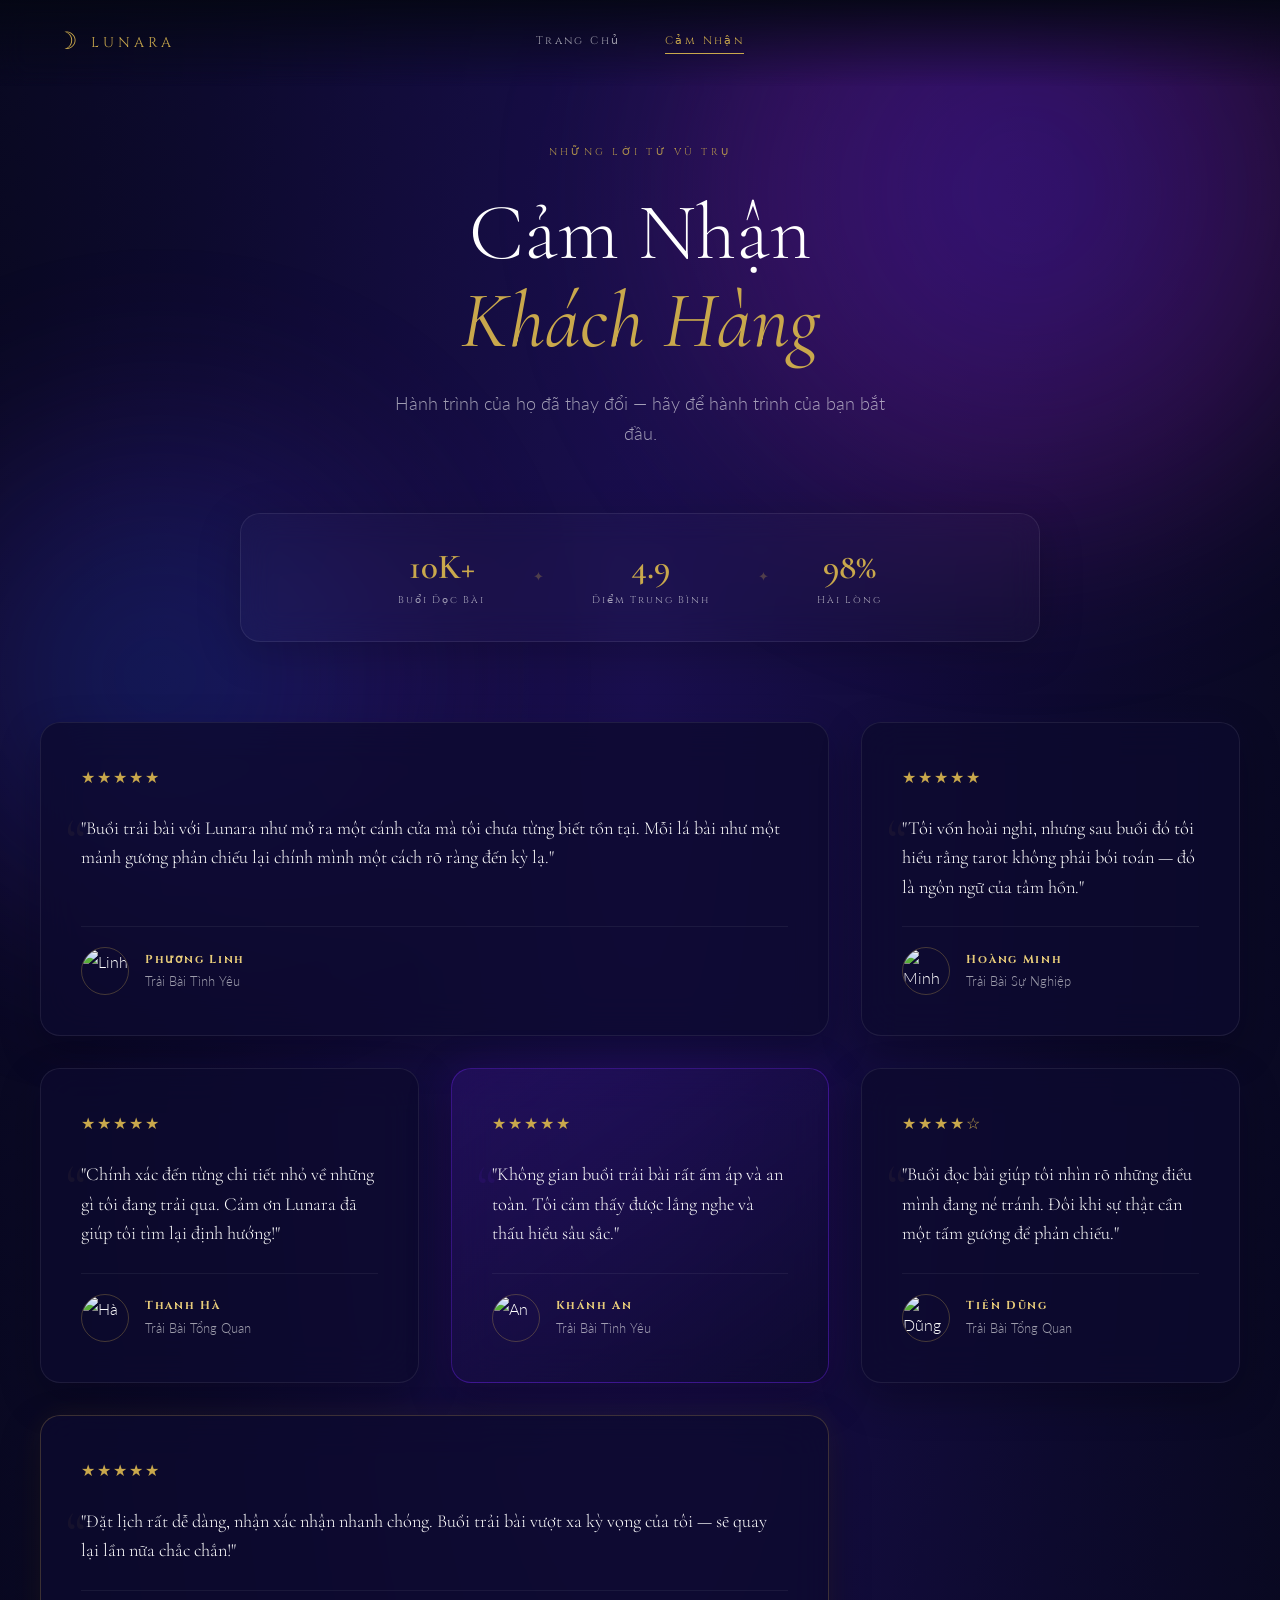
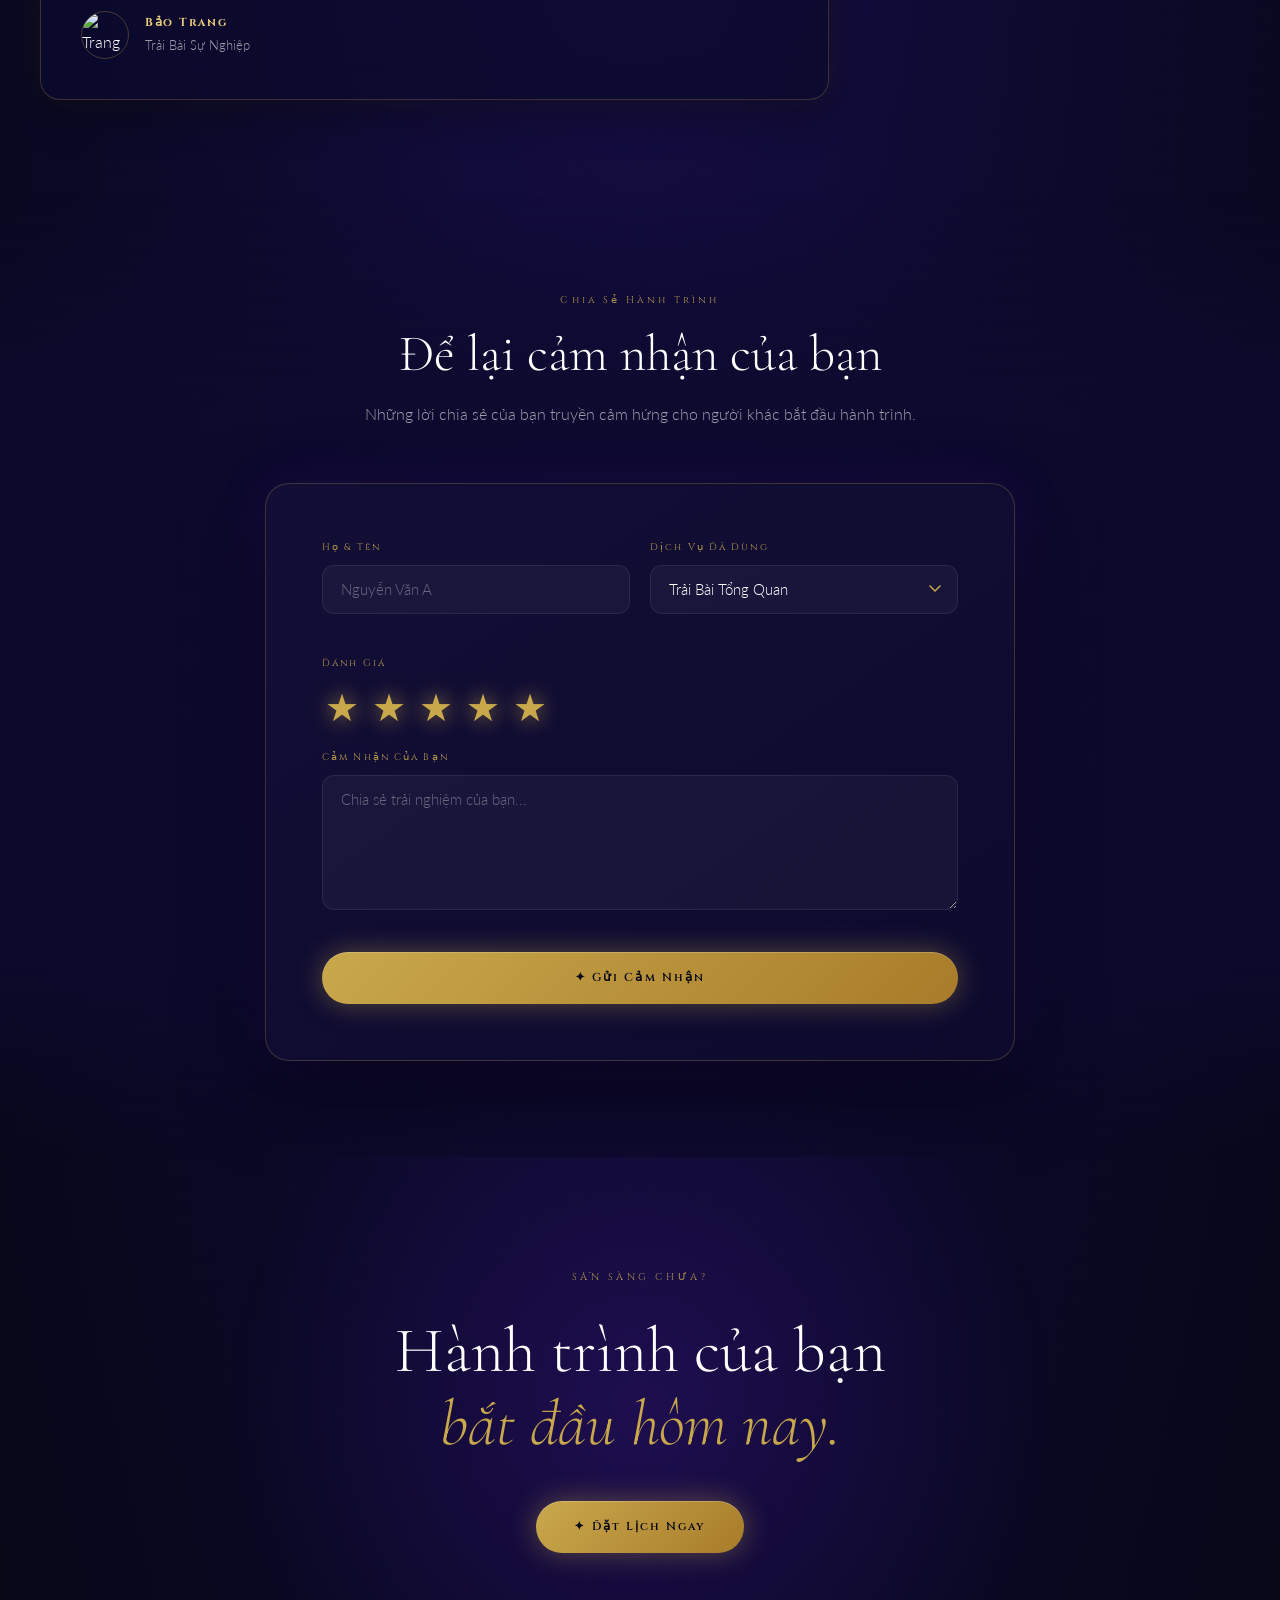
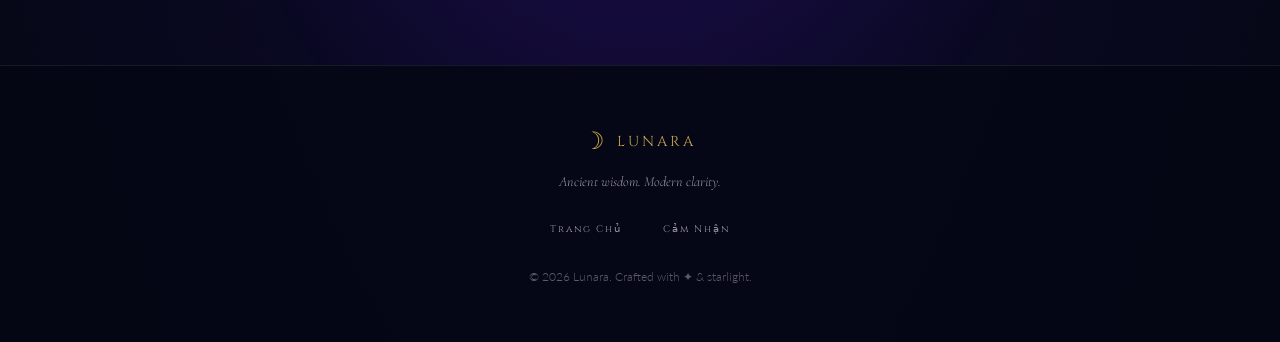
==== commit 06978ac9: "Redesign: centered hero, orbiting cards, simplified nav, about section" ====
--- a/feedback.html
+++ b/feedback.html
@@ -28,9 +28,11 @@
       <a href="index.html" class="nav__link">Trang Chủ</a>
       <a href="feedback.html" class="nav__link active">Cảm Nhận</a>
     </div>
-    <button class="nav__hamburger" id="hamburger" aria-label="menu">
-      <span></span><span></span><span></span>
-    </button>
+    <div class="nav__actions">
+      <button class="nav__hamburger" id="hamburger" aria-label="menu">
+        <span></span><span></span><span></span>
+      </button>
+    </div>
   </nav>
 
   <!-- STARS BG -->
--- a/css/style.css
+++ b/css/style.css
@@ -0,0 +1,1237 @@
+/* ============================================================
+   LUNARA — TAROT BOOKING SITE
+   Main stylesheet — v2.0 (simplified, 2 pages only)
+   ============================================================ */
+
+:root {
+  --deep-navy: #050714;
+  --deep-purple: #0d0a2e;
+  --mid-purple: #1a0f4f;
+  --violet: #6b21e8;
+  --violet-glow: rgba(107, 33, 232, 0.4);
+  --magenta: #c026d3;
+  --gold: #c9a84c;
+  --gold-light: #e8cc7a;
+  --gold-dim: rgba(201, 168, 76, 0.3);
+  --cream: #f5f0e8;
+  --text-bright: #ffffff;
+  --text-muted: rgba(255, 255, 255, 0.6);
+  --text-dim: rgba(255, 255, 255, 0.35);
+  --card-bg: rgba(13, 10, 46, 0.75);
+  --card-border: rgba(201, 168, 76, 0.25);
+  --glass: rgba(255, 255, 255, 0.04);
+  --glass-border: rgba(255, 255, 255, 0.08);
+
+  --font-display: 'Cinzel', serif;
+  --font-serif: 'Cormorant Garamond', Georgia, serif;
+  --font-body: 'Lato', sans-serif;
+
+  --ease-out-quart: cubic-bezier(0.25, 1, 0.5, 1);
+  --ease-in-out-sine: cubic-bezier(0.37, 0, 0.63, 1);
+}
+
+*,
+*::before,
+*::after {
+  box-sizing: border-box;
+  margin: 0;
+  padding: 0;
+}
+
+html {
+  scroll-behavior: smooth;
+}
+
+body {
+  background-color: var(--deep-navy);
+  color: var(--text-bright);
+  font-family: var(--font-body);
+  font-weight: 300;
+  line-height: 1.7;
+  overflow-x: hidden;
+}
+
+img {
+  display: block;
+  max-width: 100%;
+}
+
+a {
+  color: inherit;
+  text-decoration: none;
+}
+
+button {
+  cursor: pointer;
+  border: none;
+  background: none;
+  font: inherit;
+}
+
+::-webkit-scrollbar {
+  width: 6px;
+}
+
+::-webkit-scrollbar-track {
+  background: var(--deep-navy);
+}
+
+::-webkit-scrollbar-thumb {
+  background: var(--gold-dim);
+  border-radius: 3px;
+}
+
+/* ============ NAV ============ */
+.nav {
+  position: fixed;
+  top: 0;
+  left: 0;
+  right: 0;
+  z-index: 100;
+  display: flex;
+  align-items: center;
+  justify-content: space-between;
+  padding: 1.4rem 3.5rem;
+  background: linear-gradient(to bottom, rgba(5, 7, 20, 0.92) 0%, transparent 100%);
+  backdrop-filter: blur(14px);
+  -webkit-backdrop-filter: blur(14px);
+}
+
+.nav__logo {
+  flex: 1;
+  display: flex;
+  align-items: center;
+  gap: 0.55rem;
+  font-family: var(--font-display);
+  font-size: 0.88rem;
+  letter-spacing: 0.28em;
+  color: var(--gold);
+}
+
+.nav__logo-icon {
+  font-size: 1.5rem;
+}
+
+.nav__links {
+  display: flex;
+  gap: 2.8rem;
+}
+
+.nav__link {
+  font-family: var(--font-display);
+  font-size: 0.68rem;
+  letter-spacing: 0.22em;
+  color: var(--text-muted);
+  transition: color 0.3s;
+  position: relative;
+  padding-bottom: 4px;
+}
+
+.nav__link::after {
+  content: '';
+  position: absolute;
+  bottom: 0;
+  left: 0;
+  width: 0;
+  height: 1px;
+  background: var(--gold);
+  transition: width 0.35s var(--ease-out-quart);
+}
+
+.nav__link:hover,
+.nav__link.active {
+  color: var(--gold);
+}
+
+.nav__link:hover::after,
+.nav__link.active::after {
+  width: 100%;
+}
+
+.nav__actions {
+  flex: 1;
+  display: flex;
+  justify-content: flex-end;
+  align-items: center;
+}
+
+.nav__hamburger {
+  display: none;
+  flex-direction: column;
+  gap: 5px;
+  padding: 4px;
+}
+
+.nav__hamburger span {
+  display: block;
+  width: 22px;
+  height: 1px;
+  background: var(--gold);
+  transition: transform 0.3s;
+}
+
+/* ============ BUTTONS ============ */
+.btn {
+  display: inline-flex;
+  align-items: center;
+  gap: 0.5rem;
+  font-family: var(--font-display);
+  font-size: 0.72rem;
+  letter-spacing: 0.18em;
+  padding: 1rem 2.4rem;
+  border-radius: 60px;
+  transition: all 0.3s var(--ease-out-quart);
+}
+
+.btn--primary {
+  background: linear-gradient(135deg, var(--gold) 0%, #a87c2a 100%);
+  color: var(--deep-navy);
+  font-weight: 600;
+  box-shadow: 0 0 28px rgba(201, 168, 76, 0.4), inset 0 1px 0 rgba(255, 255, 255, 0.2);
+}
+
+.btn--primary:hover {
+  transform: translateY(-2px);
+  box-shadow: 0 0 45px rgba(201, 168, 76, 0.6), inset 0 1px 0 rgba(255, 255, 255, 0.2);
+}
+
+.btn--ghost {
+  border: 1px solid var(--gold-dim);
+  color: var(--gold-light);
+  background: transparent;
+}
+
+.btn--ghost:hover {
+  background: var(--gold-dim);
+  border-color: var(--gold);
+}
+
+.btn--full {
+  width: 100%;
+  justify-content: center;
+}
+
+.btn--small {
+  padding: 0.6rem 1.5rem;
+  font-size: 0.65rem;
+}
+
+/* ============ STARS BG ============ */
+.stars {
+  position: fixed;
+  inset: 0;
+  z-index: 0;
+  pointer-events: none;
+  overflow: hidden;
+}
+
+.star {
+  position: absolute;
+  border-radius: 50%;
+  background: white;
+  animation: twinkle var(--dur, 3s) ease-in-out infinite;
+  animation-delay: var(--delay, 0s);
+  opacity: 0;
+}
+
+@keyframes twinkle {
+
+  0%,
+  100% {
+    opacity: 0;
+    transform: scale(0.5);
+  }
+
+  50% {
+    opacity: var(--max-op, 0.8);
+    transform: scale(1);
+  }
+}
+
+/* ============ NEBULAS ============ */
+.nebula {
+  position: absolute;
+  border-radius: 50%;
+  filter: blur(80px);
+  pointer-events: none;
+  z-index: 0;
+  animation: nebulaPulse 8s ease-in-out infinite;
+}
+
+.nebula--1 {
+  width: 60vw;
+  height: 60vw;
+  top: -15vw;
+  right: -10vw;
+  background: radial-gradient(ellipse, rgba(107, 33, 232, 0.4) 0%, rgba(192, 38, 211, 0.18) 50%, transparent 80%);
+}
+
+.nebula--2 {
+  width: 45vw;
+  height: 45vw;
+  bottom: -5vw;
+  left: -10vw;
+  background: radial-gradient(ellipse, rgba(29, 78, 216, 0.3) 0%, rgba(107, 33, 232, 0.12) 60%, transparent 80%);
+  animation-delay: 3s;
+}
+
+.nebula--3 {
+  width: 35vw;
+  height: 35vw;
+  top: 50%;
+  left: 50%;
+  transform: translate(-50%, -50%);
+  background: radial-gradient(ellipse, rgba(192, 38, 211, 0.12) 0%, transparent 70%);
+  animation-delay: 6s;
+}
+
+@keyframes nebulaPulse {
+
+  0%,
+  100% {
+    opacity: 1;
+  }
+
+  50% {
+    opacity: 0.8;
+  }
+}
+
+/* ============ HERO ============ */
+.hero {
+  position: relative;
+  min-height: 100vh;
+  display: flex;
+  align-items: center;
+  justify-content: center;
+  overflow: hidden;
+  background: radial-gradient(ellipse at 68% 50%, #1a0f4f 0%, #0d0a2e 38%, #050714 100%);
+}
+
+.hero__content {
+  position: relative;
+  z-index: 10;
+  width: 100%;
+  max-width: 820px;
+  display: flex;
+  flex-direction: column;
+  align-items: center;
+  text-align: center;
+  padding: 0 2rem;
+  animation: fadeUp 1.2s var(--ease-out-quart) both;
+}
+
+@keyframes fadeUp {
+  from {
+    opacity: 0;
+    transform: translateY(40px);
+  }
+
+  to {
+    opacity: 1;
+    transform: translateY(0);
+  }
+}
+
+.hero__eyebrow {
+  font-family: var(--font-display);
+  font-size: 0.62rem;
+  letter-spacing: 0.35em;
+  color: var(--gold);
+  margin-bottom: 1.75rem;
+  opacity: 0.85;
+}
+
+.hero__title {
+  font-family: var(--font-serif);
+  font-size: clamp(3.8rem, 9vw, 6.5rem);
+  font-weight: 300;
+  line-height: 1.02;
+  margin-bottom: 1.5rem;
+}
+
+.hero__title em {
+  font-style: italic;
+  color: var(--gold);
+  font-weight: 400;
+  display: block;
+}
+
+.hero__sub {
+  font-size: 1.05rem;
+  color: var(--text-muted);
+  margin-bottom: 2.75rem;
+  max-width: 480px;
+  line-height: 1.8;
+}
+
+.hero__cta-group {
+  display: flex;
+  gap: 1.25rem;
+  flex-wrap: wrap;
+  justify-content: center;
+  margin-bottom: 3.5rem;
+}
+
+/* Social proof */
+.hero__social-proof {
+  display: flex;
+  align-items: center;
+  gap: 1rem;
+}
+
+.avatars {
+  display: flex;
+}
+
+.avatar {
+  width: 38px;
+  height: 38px;
+  border-radius: 50%;
+  border: 2px solid var(--deep-navy);
+  margin-left: -8px;
+  object-fit: cover;
+}
+
+.avatar:first-child {
+  margin-left: 0;
+}
+
+.stars-gold {
+  color: var(--gold);
+  font-size: 0.9rem;
+}
+
+.proof__label {
+  font-size: 0.78rem;
+  color: var(--text-muted);
+  display: block;
+}
+
+.proof__text {
+  display: flex;
+  flex-direction: column;
+  gap: 2px;
+}
+
+/* ============ TAROT CARDS FIELD ============ */
+.cards-field {
+  position: absolute;
+  left: 50%;
+  transform: translateX(-50%);
+  top: 0;
+  width: 100%;
+  max-width: 1300px;
+  height: 100vh;
+  z-index: 5;
+  pointer-events: none;
+}
+
+.card {
+  position: absolute;
+  width: clamp(110px, 13vw, 210px);
+  aspect-ratio: 2 / 3.4;
+  border-radius: 16px;
+  border: 1.5px solid var(--gold);
+  background: linear-gradient(160deg, #130d3a 0%, #1e1260 50%, #0a0525 100%);
+  display: flex;
+  align-items: center;
+  justify-content: center;
+  box-shadow: 0 0 35px rgba(107, 33, 232, 0.5), inset 0 0 50px rgba(107, 33, 232, 0.12), 0 0 15px rgba(201, 168, 76, 0.2);
+  animation: floatCard var(--float-dur, 6s) ease-in-out infinite;
+  animation-delay: var(--float-delay, 0s);
+  pointer-events: none;
+  overflow: hidden;
+}
+
+/* Card shimmer overlay */
+.card::before {
+  content: '';
+  position: absolute;
+  inset: 0;
+  background: linear-gradient(135deg, rgba(201, 168, 76, 0.06) 0%, transparent 50%, rgba(107, 33, 232, 0.08) 100%);
+  pointer-events: none;
+}
+
+/* Card inner border detail */
+.card::after {
+  content: '';
+  position: absolute;
+  inset: 6px;
+  border: 1px solid rgba(201, 168, 76, 0.15);
+  border-radius: 10px;
+  pointer-events: none;
+}
+
+.card__inner {
+  display: flex;
+  flex-direction: column;
+  align-items: center;
+  gap: 0.5rem;
+  padding: 0.75rem;
+  position: relative;
+  z-index: 1;
+}
+
+.card__roman {
+  font-family: var(--font-display);
+  font-size: 0.55rem;
+  letter-spacing: 0.2em;
+  color: var(--gold);
+  opacity: 0.9;
+}
+
+.card__art {
+  font-size: clamp(1.8rem, 3vw, 3.2rem);
+}
+
+.card__name {
+  font-family: var(--font-display);
+  font-size: 0.44rem;
+  letter-spacing: 0.2em;
+  color: var(--gold-light);
+  text-align: center;
+}
+
+/* Card positions — matching the mockup layout */
+.card--1 {
+  --float-dur: 7s;
+  --float-delay: 0s;
+  --rot: -18deg;
+  top: 22%;
+  left: 3%;
+  width: clamp(150px, 19vw, 255px);
+  box-shadow: 0 0 70px rgba(201, 168, 76, 0.4), 0 0 40px rgba(107, 33, 232, 0.7), inset 0 0 60px rgba(107, 33, 232, 0.15);
+}
+
+.card--2 {
+  --float-dur: 9s;
+  --float-delay: -2s;
+  --rot: -6deg;
+  top: 5%;
+  left: 26%;
+  width: clamp(100px, 12vw, 165px);
+}
+
+.card--3 {
+  --float-dur: 8s;
+  --float-delay: -4s;
+  --rot: 8deg;
+  top: 7%;
+  right: 22%;
+  width: clamp(120px, 15vw, 195px);
+  box-shadow: 0 0 50px rgba(201, 168, 76, 0.5), 0 0 30px rgba(107, 33, 232, 0.6), inset 0 0 60px rgba(107, 33, 232, 0.15);
+}
+
+.card--4 {
+  --float-dur: 10s;
+  --float-delay: -1s;
+  --rot: 18deg;
+  top: 32%;
+  right: 2%;
+  width: clamp(120px, 16vw, 210px);
+}
+
+.card--5 {
+  --float-dur: 7.5s;
+  --float-delay: -3s;
+  --rot: -10deg;
+  bottom: 10%;
+  right: 16%;
+  width: clamp(90px, 12vw, 155px);
+}
+
+@keyframes floatCard {
+
+  0%,
+  100% {
+    transform: translateY(0) rotate(var(--rot, 0deg));
+  }
+
+  33% {
+    transform: translateY(-20px) rotate(var(--rot, 0deg));
+  }
+
+  66% {
+    transform: translateY(12px) rotate(var(--rot, 0deg));
+  }
+}
+
+/* ============ SCROLL INDICATOR ============ */
+.scroll-indicator {
+  position: absolute;
+  bottom: 2.5rem;
+  left: 50%;
+  transform: translateX(-50%);
+  z-index: 10;
+  display: flex;
+  flex-direction: column;
+  align-items: center;
+  gap: 0.75rem;
+  opacity: 0.65;
+}
+
+.scroll-icon {
+  width: 36px;
+  height: 36px;
+  border-radius: 50%;
+  border: 1px solid var(--gold-dim);
+  display: flex;
+  align-items: center;
+  justify-content: center;
+  color: var(--gold);
+  animation: scrollBounce 2.5s ease-in-out infinite;
+}
+
+.scroll-star {
+  font-size: 0.85rem;
+}
+
+.scroll-text {
+  font-family: var(--font-display);
+  font-size: 0.5rem;
+  letter-spacing: 0.25em;
+  color: var(--text-muted);
+}
+
+@keyframes scrollBounce {
+
+  0%,
+  100% {
+    transform: translateY(0);
+  }
+
+  50% {
+    transform: translateY(9px);
+  }
+}
+
+/* ============ SECTION COMMONS ============ */
+.section-eyebrow {
+  font-family: var(--font-display);
+  font-size: 0.62rem;
+  letter-spacing: 0.32em;
+  color: var(--gold);
+  margin-bottom: 1rem;
+  opacity: 0.85;
+}
+
+.section-title {
+  font-family: var(--font-serif);
+  font-size: clamp(2.2rem, 4vw, 3.6rem);
+  font-weight: 300;
+  line-height: 1.15;
+  margin-bottom: 3rem;
+}
+
+.section-title em {
+  font-style: italic;
+  color: var(--gold);
+}
+
+/* ============ SERVICES ============ */
+.services {
+  position: relative;
+  z-index: 10;
+  padding: 8rem 3rem;
+  background: linear-gradient(to bottom, transparent, rgba(13, 10, 46, 0.6) 25%, rgba(13, 10, 46, 0.65) 75%, transparent);
+}
+
+.services__inner {
+  max-width: 1140px;
+  margin: 0 auto;
+  text-align: center;
+}
+
+.services__grid {
+  display: grid;
+  grid-template-columns: repeat(auto-fit, minmax(290px, 1fr));
+  gap: 1.75rem;
+  margin-top: 0.5rem;
+}
+
+.service-card {
+  position: relative;
+  padding: 2.75rem 2.25rem;
+  border-radius: 20px;
+  border: 1px solid var(--glass-border);
+  background: var(--glass);
+  backdrop-filter: blur(20px);
+  -webkit-backdrop-filter: blur(20px);
+  transition: transform 0.4s var(--ease-out-quart), border-color 0.4s, box-shadow 0.4s;
+  text-align: left;
+  overflow: hidden;
+}
+
+.service-card::before {
+  content: '';
+  position: absolute;
+  top: -50%;
+  left: -50%;
+  width: 200%;
+  height: 200%;
+  background: radial-gradient(ellipse at center, rgba(107, 33, 232, 0.06) 0%, transparent 60%);
+  pointer-events: none;
+}
+
+.service-card:hover {
+  transform: translateY(-8px);
+  border-color: rgba(201, 168, 76, 0.35);
+  box-shadow: 0 25px 65px rgba(107, 33, 232, 0.25);
+}
+
+.service-card--featured {
+  border-color: rgba(201, 168, 76, 0.3);
+  background: linear-gradient(145deg, rgba(107, 33, 232, 0.18) 0%, rgba(13, 10, 46, 0.82) 100%);
+  box-shadow: 0 0 45px rgba(201, 168, 76, 0.12);
+}
+
+.service-card__badge {
+  position: absolute;
+  top: -13px;
+  right: 1.75rem;
+  background: linear-gradient(135deg, var(--gold), #a87c2a);
+  color: var(--deep-navy);
+  font-family: var(--font-display);
+  font-size: 0.52rem;
+  letter-spacing: 0.15em;
+  font-weight: 700;
+  padding: 5px 14px;
+  border-radius: 20px;
+}
+
+.service-card__icon {
+  font-size: 2.2rem;
+  margin-bottom: 1.25rem;
+}
+
+.service-card__title {
+  font-family: var(--font-serif);
+  font-size: 1.5rem;
+  font-weight: 400;
+  margin-bottom: 0.85rem;
+}
+
+.service-card__desc {
+  font-size: 0.9rem;
+  color: var(--text-muted);
+  margin-bottom: 1.5rem;
+  line-height: 1.7;
+}
+
+.service-card__duration {
+  font-family: var(--font-display);
+  font-size: 0.58rem;
+  letter-spacing: 0.22em;
+  color: var(--gold);
+  opacity: 0.75;
+}
+
+/* ============ ABOUT SECTION ============ */
+.about {
+  position: relative;
+  z-index: 10;
+  padding: 8rem 3rem;
+}
+
+.about__inner {
+  max-width: 1100px;
+  margin: 0 auto;
+  display: grid;
+  grid-template-columns: 1fr 1fr;
+  gap: 5rem;
+  align-items: center;
+}
+
+.about__visual {
+  position: relative;
+  display: flex;
+  justify-content: center;
+  align-items: center;
+}
+
+.about__orb {
+  width: clamp(240px, 28vw, 380px);
+  height: clamp(240px, 28vw, 380px);
+  border-radius: 50%;
+  background: radial-gradient(ellipse at 35% 35%, rgba(107, 33, 232, 0.5) 0%, rgba(13, 10, 46, 0.9) 60%, #050714 100%);
+  border: 1px solid rgba(201, 168, 76, 0.2);
+  box-shadow: 0 0 80px rgba(107, 33, 232, 0.3), inset 0 0 60px rgba(107, 33, 232, 0.15);
+  display: flex;
+  align-items: center;
+  justify-content: center;
+  font-size: clamp(4rem, 7vw, 7rem);
+  animation: orbPulse 6s ease-in-out infinite;
+}
+
+@keyframes orbPulse {
+
+  0%,
+  100% {
+    box-shadow: 0 0 80px rgba(107, 33, 232, 0.3), inset 0 0 60px rgba(107, 33, 232, 0.15);
+  }
+
+  50% {
+    box-shadow: 0 0 120px rgba(201, 168, 76, 0.25), inset 0 0 80px rgba(107, 33, 232, 0.25);
+  }
+}
+
+.about__ring {
+  position: absolute;
+  border-radius: 50%;
+  border: 1px solid rgba(201, 168, 76, 0.12);
+  animation: ringRotate 20s linear infinite;
+}
+
+.about__ring--1 {
+  width: 110%;
+  height: 110%;
+  animation-direction: normal;
+}
+
+.about__ring--2 {
+  width: 130%;
+  height: 130%;
+  animation-direction: reverse;
+  animation-duration: 30s;
+}
+
+@keyframes ringRotate {
+  from {
+    transform: rotate(0deg);
+  }
+
+  to {
+    transform: rotate(360deg);
+  }
+}
+
+.about__text {
+  display: flex;
+  flex-direction: column;
+  gap: 1.25rem;
+}
+
+.about__text p {
+  color: var(--text-muted);
+  font-size: 1rem;
+  line-height: 1.9;
+}
+
+.about__text strong {
+  color: var(--gold-light);
+  font-weight: 400;
+}
+
+.about__cta {
+  margin-top: 1.5rem;
+}
+
+/* ============ MODAL ============ */
+.modal-overlay {
+  position: fixed;
+  inset: 0;
+  z-index: 200;
+  background: rgba(5, 7, 20, 0.88);
+  backdrop-filter: blur(18px);
+  -webkit-backdrop-filter: blur(18px);
+  display: flex;
+  align-items: center;
+  justify-content: center;
+  padding: 1.5rem;
+  opacity: 0;
+  pointer-events: none;
+  transition: opacity 0.4s;
+}
+
+.modal-overlay.open {
+  opacity: 1;
+  pointer-events: all;
+}
+
+.modal {
+  position: relative;
+  width: 100%;
+  max-width: 520px;
+  max-height: 90vh;
+  overflow-y: auto;
+  border-radius: 24px;
+  border: 1px solid var(--card-border);
+  background: linear-gradient(145deg, #120e38 0%, #0d0a2e 100%);
+  padding: 3.25rem 2.75rem;
+  box-shadow: 0 30px 80px rgba(0, 0, 0, 0.65), 0 0 70px rgba(107, 33, 232, 0.22);
+  transform: translateY(24px) scale(0.97);
+  transition: transform 0.4s var(--ease-out-quart);
+}
+
+.modal-overlay.open .modal {
+  transform: translateY(0) scale(1);
+}
+
+.modal__close {
+  position: absolute;
+  top: 1.25rem;
+  right: 1.25rem;
+  width: 34px;
+  height: 34px;
+  border-radius: 50%;
+  border: 1px solid var(--glass-border);
+  color: var(--text-muted);
+  font-size: 0.9rem;
+  display: flex;
+  align-items: center;
+  justify-content: center;
+  transition: all 0.3s;
+}
+
+.modal__close:hover {
+  border-color: var(--gold-dim);
+  color: var(--gold);
+  transform: rotate(90deg);
+}
+
+.modal__header {
+  text-align: center;
+  margin-bottom: 2.5rem;
+}
+
+.modal__icon {
+  font-size: 2.2rem;
+  color: var(--gold);
+  display: block;
+  margin-bottom: 0.75rem;
+}
+
+.modal__title {
+  font-family: var(--font-serif);
+  font-size: 2.1rem;
+  font-weight: 300;
+  margin-bottom: 0.5rem;
+}
+
+.modal__sub {
+  font-size: 0.85rem;
+  color: var(--text-muted);
+}
+
+/* ============ FORMS ============ */
+.booking-form,
+.feedback-form {
+  display: flex;
+  flex-direction: column;
+  gap: 1.35rem;
+}
+
+.form-row {
+  display: grid;
+  grid-template-columns: 1fr 1fr;
+  gap: 1.25rem;
+}
+
+.form-group {
+  display: flex;
+  flex-direction: column;
+  gap: 0.55rem;
+}
+
+.form-label {
+  font-family: var(--font-display);
+  font-size: 0.6rem;
+  letter-spacing: 0.22em;
+  color: var(--gold);
+  opacity: 0.9;
+}
+
+.optional {
+  opacity: 0.5;
+  font-size: 0.8em;
+}
+
+.form-input {
+  background: rgba(255, 255, 255, 0.04);
+  border: 1px solid var(--glass-border);
+  border-radius: 12px;
+  padding: 0.9rem 1.1rem;
+  color: var(--text-bright);
+  font-family: var(--font-body);
+  font-size: 0.95rem;
+  font-weight: 300;
+  transition: border-color 0.3s, box-shadow 0.3s, background 0.3s;
+  width: 100%;
+  appearance: none;
+  -webkit-appearance: none;
+}
+
+.form-input:focus {
+  outline: none;
+  border-color: var(--gold-dim);
+  background: rgba(201, 168, 76, 0.05);
+  box-shadow: 0 0 0 3px rgba(201, 168, 76, 0.08);
+}
+
+.form-input.error {
+  border-color: rgba(239, 68, 68, 0.5);
+}
+
+.form-input::placeholder {
+  color: var(--text-dim);
+}
+
+.form-select {
+  background-image: url("data:image/svg+xml,%3Csvg xmlns='http://www.w3.org/2000/svg' width='12' height='8'%3E%3Cpath d='M1 1l5 5 5-5' stroke='%23c9a84c' stroke-width='1.5' fill='none' stroke-linecap='round'/%3E%3C/svg%3E");
+  background-repeat: no-repeat;
+  background-position: right 1rem center;
+  padding-right: 2.75rem;
+}
+
+.form-select option {
+  background: #120e36;
+  color: var(--text-bright);
+}
+
+.form-textarea {
+  resize: vertical;
+  min-height: 95px;
+}
+
+.form-textarea--lg {
+  min-height: 135px;
+}
+
+.form-error {
+  font-size: 0.75rem;
+  color: rgba(239, 68, 68, 0.8);
+  min-height: 1em;
+}
+
+/* ============ SUCCESS STATE ============ */
+.booking-success {
+  text-align: center;
+  padding: 2.5rem 0;
+  animation: fadeUp 0.5s var(--ease-out-quart) both;
+}
+
+.success-icon {
+  font-size: 2.8rem;
+  color: var(--gold);
+  margin-bottom: 1.25rem;
+  animation: spinGold 2s linear infinite;
+}
+
+@keyframes spinGold {
+  from {
+    transform: rotate(0deg);
+  }
+
+  to {
+    transform: rotate(360deg);
+  }
+}
+
+.success-title {
+  font-family: var(--font-serif);
+  font-size: 2rem;
+  font-weight: 300;
+  margin-bottom: 0.75rem;
+  color: var(--gold-light);
+}
+
+.success-msg {
+  color: var(--text-muted);
+  font-size: 0.95rem;
+  margin-bottom: 2rem;
+  line-height: 1.7;
+}
+
+/* ============ FOOTER ============ */
+.footer {
+  position: relative;
+  z-index: 10;
+  border-top: 1px solid var(--glass-border);
+  padding: 3.5rem 3rem;
+  text-align: center;
+  background: rgba(5, 7, 20, 0.85);
+}
+
+.footer__inner {
+  max-width: 800px;
+  margin: 0 auto;
+}
+
+.footer__logo {
+  display: inline-flex;
+  align-items: center;
+  gap: 0.5rem;
+  font-family: var(--font-display);
+  font-size: 0.9rem;
+  letter-spacing: 0.22em;
+  color: var(--gold);
+  margin-bottom: 0.5rem;
+}
+
+.footer__tagline {
+  font-size: 0.88rem;
+  color: var(--text-muted);
+  margin-bottom: 1.75rem;
+  font-style: italic;
+  font-family: var(--font-serif);
+}
+
+.footer__links {
+  display: flex;
+  justify-content: center;
+  gap: 2.5rem;
+  margin-bottom: 1.75rem;
+}
+
+.footer__links a,
+.footer__book-link {
+  font-family: var(--font-display);
+  font-size: 0.6rem;
+  letter-spacing: 0.22em;
+  color: var(--text-muted);
+  transition: color 0.3s;
+  background: none;
+  border: none;
+  cursor: pointer;
+  padding: 0;
+}
+
+.footer__links a:hover,
+.footer__book-link:hover {
+  color: var(--gold);
+}
+
+.footer__copy {
+  font-size: 0.72rem;
+  color: var(--text-dim);
+}
+
+/* ============ RESPONSIVE ============ */
+@media (max-width: 1024px) {
+  .about__inner {
+    grid-template-columns: 1fr;
+    gap: 3rem;
+    text-align: center;
+  }
+
+  .about__visual {
+    order: -1;
+  }
+}
+
+@media (max-width: 900px) {
+  .nav {
+    padding: 1.1rem 1.75rem;
+  }
+
+  .nav__links {
+    display: none;
+  }
+
+  .nav__hamburger {
+    display: flex;
+  }
+
+  .nav__links.open {
+    display: flex;
+    flex-direction: column;
+    position: fixed;
+    inset: 0;
+    background: rgba(5, 7, 20, 0.98);
+    align-items: center;
+    justify-content: center;
+    gap: 3rem;
+    z-index: 99;
+  }
+
+  .nav__link {
+    font-size: 1.1rem;
+  }
+
+  .hero__content {
+    max-width: 100%;
+    padding: 0 1.75rem;
+  }
+
+  .cards-field {
+    opacity: 0.45;
+  }
+
+  .card--5 {
+    display: none;
+  }
+
+  .services {
+    padding: 5rem 1.75rem;
+  }
+
+  .about {
+    padding: 5rem 1.75rem;
+  }
+
+  .form-row {
+    grid-template-columns: 1fr;
+  }
+}
+
+@media (max-width: 600px) {
+  .hero__title {
+    font-size: clamp(2.8rem, 11vw, 4.5rem);
+  }
+
+  .hero__cta-group {
+    flex-direction: column;
+    align-items: center;
+  }
+
+  .btn {
+    justify-content: center;
+    text-align: center;
+  }
+
+  .modal {
+    padding: 2rem 1.5rem;
+  }
+
+  .cards-field {
+    display: none;
+  }
+
+  .hero {
+    background: radial-gradient(ellipse at 50% 40%, #1a0f4f 0%, #0d0a2e 50%, #050714 100%);
+  }
+
+  .about__inner {
+    text-align: left;
+  }
+}
+
+/* ============ UTILITY ============ */
+@keyframes fadeUp {
+  from {
+    opacity: 0;
+    transform: translateY(40px);
+  }
+
+  to {
+    opacity: 1;
+    transform: translateY(0);
+  }
+}
+
+.fade-in {
+  animation: fadeUp 0.8s var(--ease-out-quart) both;
+}
+
+[data-delay="1"] {
+  animation-delay: 0.1s;
+}
+
+[data-delay="2"] {
+  animation-delay: 0.2s;
+}
+
+[data-delay="3"] {
+  animation-delay: 0.3s;
+}
--- a/css/feedback.css
+++ b/css/feedback.css
@@ -0,0 +1,350 @@
+/* ============================================================
+   LUNARA — TAROT BOOKING SITE
+   Feedback Page Stylesheet
+   ============================================================ */
+
+.feedback-page {
+  background: radial-gradient(ellipse at 50% 20%, #1a0f4f 0%, #0d0a2e 50%, #050714 100%);
+}
+
+/* ============ PAGE HEADER ============ */
+.fb-header {
+  padding: 9rem 2rem 4rem;
+  text-align: center;
+  position: relative;
+  z-index: 10;
+  animation: fadeUp 1.2s var(--ease-out-quart) both;
+}
+
+.fb-header__title {
+  font-family: var(--font-serif);
+  font-size: clamp(3rem, 7vw, 5rem);
+  font-weight: 300;
+  line-height: 1.1;
+  margin-top: 1rem;
+  margin-bottom: 1.5rem;
+}
+
+.fb-header__title em {
+  font-style: italic;
+  color: var(--gold);
+  font-weight: 400;
+}
+
+.fb-header__sub {
+  font-size: 1.1rem;
+  color: var(--text-muted);
+  max-width: 500px;
+  margin: 0 auto;
+}
+
+/* ============ STATS BAR ============ */
+.stats-bar {
+  display: flex;
+  align-items: center;
+  justify-content: center;
+  gap: 3rem;
+  max-width: 800px;
+  margin: 0 auto 5rem;
+  padding: 2rem;
+  background: rgba(255, 255, 255, 0.02);
+  border: 1px solid var(--glass-border);
+  border-radius: 20px;
+  backdrop-filter: blur(16px);
+  -webkit-backdrop-filter: blur(16px);
+  position: relative;
+  z-index: 10;
+  box-shadow: 0 10px 45px rgba(0, 0, 0, 0.2);
+  animation: fadeUp 1.2s var(--ease-out-quart) 0.1s both;
+}
+
+.stat {
+  display: flex;
+  flex-direction: column;
+  align-items: center;
+  text-align: center;
+}
+
+.stat__number {
+  font-family: var(--font-serif);
+  font-size: 2.2rem;
+  font-weight: 600;
+  color: var(--gold);
+  line-height: 1.2;
+}
+
+.stat__label {
+  font-family: var(--font-display);
+  font-size: 0.62rem;
+  letter-spacing: 0.2em;
+  color: var(--text-muted);
+  margin-top: 4px;
+}
+
+.stat__divider {
+  color: var(--gold-dim);
+  font-size: 0.8rem;
+  animation: pulseStar 3s ease-in-out infinite;
+}
+
+@keyframes pulseStar {
+  0%, 100% { opacity: 0.4; transform: scale(0.9); }
+  50% { opacity: 1; transform: scale(1.2); text-shadow: 0 0 8px var(--gold); }
+}
+
+/* ============ TESTIMONIALS GRID ============ */
+.testimonials {
+  position: relative;
+  z-index: 10;
+  padding: 0 2rem 6rem;
+}
+
+.testimonials__inner {
+  max-width: 1200px;
+  margin: 0 auto;
+  display: grid;
+  grid-template-columns: repeat(auto-fill, minmax(340px, 1fr));
+  gap: 2rem;
+}
+
+/* ============ TESTIMONIAL CARDS ============ */
+.tcard {
+  position: relative;
+  padding: 2.5rem;
+  border-radius: 20px;
+  border: 1px solid var(--glass-border);
+  background: var(--card-bg);
+  backdrop-filter: blur(20px);
+  -webkit-backdrop-filter: blur(20px);
+  box-shadow: 0 15px 40px rgba(0, 0, 0, 0.3), 0 0 30px rgba(107, 33, 232, 0.05);
+  transition: all 0.4s var(--ease-out-quart);
+  display: flex;
+  flex-direction: column;
+  gap: 1.5rem;
+  overflow: hidden;
+  animation: cardEntrance 0.8s var(--ease-out-quart) both;
+}
+
+@keyframes cardEntrance {
+  from { opacity: 0; transform: translateY(30px); }
+  to { opacity: 1; transform: translateY(0); }
+}
+
+.tcard:hover {
+  transform: translateY(-6px);
+  border-color: rgba(201, 168, 76, 0.4);
+  box-shadow: 0 20px 50px rgba(107, 33, 232, 0.2), 0 0 30px rgba(201, 168, 76, 0.1);
+}
+
+.tcard__stars {
+  color: var(--gold);
+  font-size: 1rem;
+  letter-spacing: 2px;
+}
+
+.tcard__quote {
+  font-family: var(--font-serif);
+  font-size: 1.15rem;
+  font-weight: 300;
+  line-height: 1.6;
+  color: var(--text-bright);
+  position: relative;
+  flex-grow: 1;
+}
+
+.tcard__quote::before {
+  content: "“";
+  position: absolute;
+  top: -1.5rem;
+  left: -1rem;
+  font-size: 4rem;
+  font-family: var(--font-serif);
+  color: var(--gold-dim);
+  opacity: 0.2;
+}
+
+.tcard__author {
+  display: flex;
+  align-items: center;
+  gap: 1rem;
+  border-top: 1px solid rgba(255, 255, 255, 0.06);
+  padding-top: 1.25rem;
+}
+
+.tcard__avatar {
+  width: 48px;
+  height: 48px;
+  border-radius: 50%;
+  object-fit: cover;
+  border: 1.5px solid var(--gold-dim);
+  transition: border-color 0.3s;
+}
+
+.tcard:hover .tcard__avatar {
+  border-color: var(--gold);
+}
+
+.tcard__name {
+  display: block;
+  font-family: var(--font-display);
+  font-size: 0.72rem;
+  letter-spacing: 0.15em;
+  color: var(--gold-light);
+}
+
+.tcard__role {
+  display: block;
+  font-size: 0.8rem;
+  color: var(--text-muted);
+  margin-top: 2px;
+}
+
+/* Card Modifiers */
+.tcard--large {
+  grid-column: span 2;
+}
+
+.tcard--accent {
+  border-color: rgba(107, 33, 232, 0.4);
+  background: linear-gradient(145deg, rgba(107, 33, 232, 0.15) 0%, rgba(13, 10, 46, 0.85) 100%);
+  box-shadow: 0 15px 40px rgba(0, 0, 0, 0.35), 0 0 40px rgba(107, 33, 232, 0.15);
+}
+
+.tcard--accent:hover {
+  border-color: rgba(192, 38, 211, 0.5);
+  box-shadow: 0 20px 50px rgba(192, 38, 211, 0.25);
+}
+
+.tcard--accent .tcard__quote::before {
+  color: rgba(107, 33, 232, 0.5);
+}
+
+.tcard--right {
+  border-color: rgba(201, 168, 76, 0.25);
+  box-shadow: 0 15px 40px rgba(0, 0, 0, 0.3), 0 0 30px rgba(201, 168, 76, 0.08);
+}
+
+/* ============ LEAVE FEEDBACK SECTION ============ */
+.leave-feedback {
+  position: relative;
+  z-index: 10;
+  padding: 6rem 2rem;
+  background: linear-gradient(to bottom, transparent, rgba(13, 10, 46, 0.8) 20%, rgba(13, 10, 46, 0.8) 80%, transparent);
+}
+
+.leave-feedback__inner {
+  max-width: 750px;
+  margin: 0 auto;
+  text-align: center;
+}
+
+.leave-feedback__sub {
+  color: var(--text-muted);
+  font-size: 1rem;
+  margin-top: -2rem;
+  margin-bottom: 3.5rem;
+}
+
+.feedback-form {
+  background: linear-gradient(145deg, #120e36 0%, #0d0a2e 100%);
+  border: 1px solid var(--card-border);
+  border-radius: 24px;
+  padding: 3.5rem;
+  box-shadow: 0 30px 80px rgba(0, 0, 0, 0.5), 0 0 50px rgba(107, 33, 232, 0.15);
+  text-align: left;
+}
+
+/* Star selection interaction */
+.star-rating {
+  display: flex;
+  gap: 0.5rem;
+  margin-top: 0.25rem;
+}
+
+.star-btn {
+  font-size: 2.2rem;
+  color: rgba(255, 255, 255, 0.12);
+  transition: all 0.2s ease;
+  line-height: 1;
+  padding: 4px;
+}
+
+.star-btn:hover,
+.star-btn.hovered {
+  color: var(--gold-light);
+  transform: scale(1.15);
+  text-shadow: 0 0 15px rgba(232, 204, 122, 0.6);
+}
+
+.star-btn.active {
+  color: var(--gold);
+  text-shadow: 0 0 20px rgba(201, 168, 76, 0.8);
+  transform: scale(1.08);
+}
+
+/* ============ CTA BAND ============ */
+.cta-band {
+  position: relative;
+  z-index: 10;
+  padding: 7rem 2rem;
+  text-align: center;
+  overflow: hidden;
+  background: radial-gradient(circle at center, rgba(107, 33, 232, 0.2) 0%, transparent 60%);
+}
+
+.cta-band__inner {
+  max-width: 600px;
+  margin: 0 auto;
+  animation: fadeUp 1.2s var(--ease-out-quart) both;
+}
+
+.cta-band__title {
+  font-family: var(--font-serif);
+  font-size: clamp(2.5rem, 5vw, 4rem);
+  font-weight: 300;
+  line-height: 1.15;
+  margin-top: 1rem;
+  margin-bottom: 2.5rem;
+}
+
+.cta-band__title em {
+  font-style: italic;
+  color: var(--gold);
+}
+
+/* ============ RESPONSIVE ============ */
+@media (max-width: 900px) {
+  .testimonials__inner {
+    grid-template-columns: 1fr;
+  }
+  .tcard--large {
+    grid-column: span 1;
+  }
+  .stats-bar {
+    flex-direction: column;
+    gap: 1.5rem;
+    padding: 2rem 1.5rem;
+    margin-bottom: 4rem;
+  }
+  .stat__divider {
+    transform: rotate(90deg);
+  }
+  .feedback-form {
+    padding: 2.5rem 1.5rem;
+  }
+}
+
+@media (max-width: 600px) {
+  .fb-header {
+    padding: 8rem 1.5rem 3rem;
+  }
+  .leave-feedback {
+    padding: 4rem 1rem;
+  }
+  .cta-band {
+    padding: 5rem 1.5rem;
+  }
+  .star-btn {
+    font-size: 1.8rem;
+  }
+}
